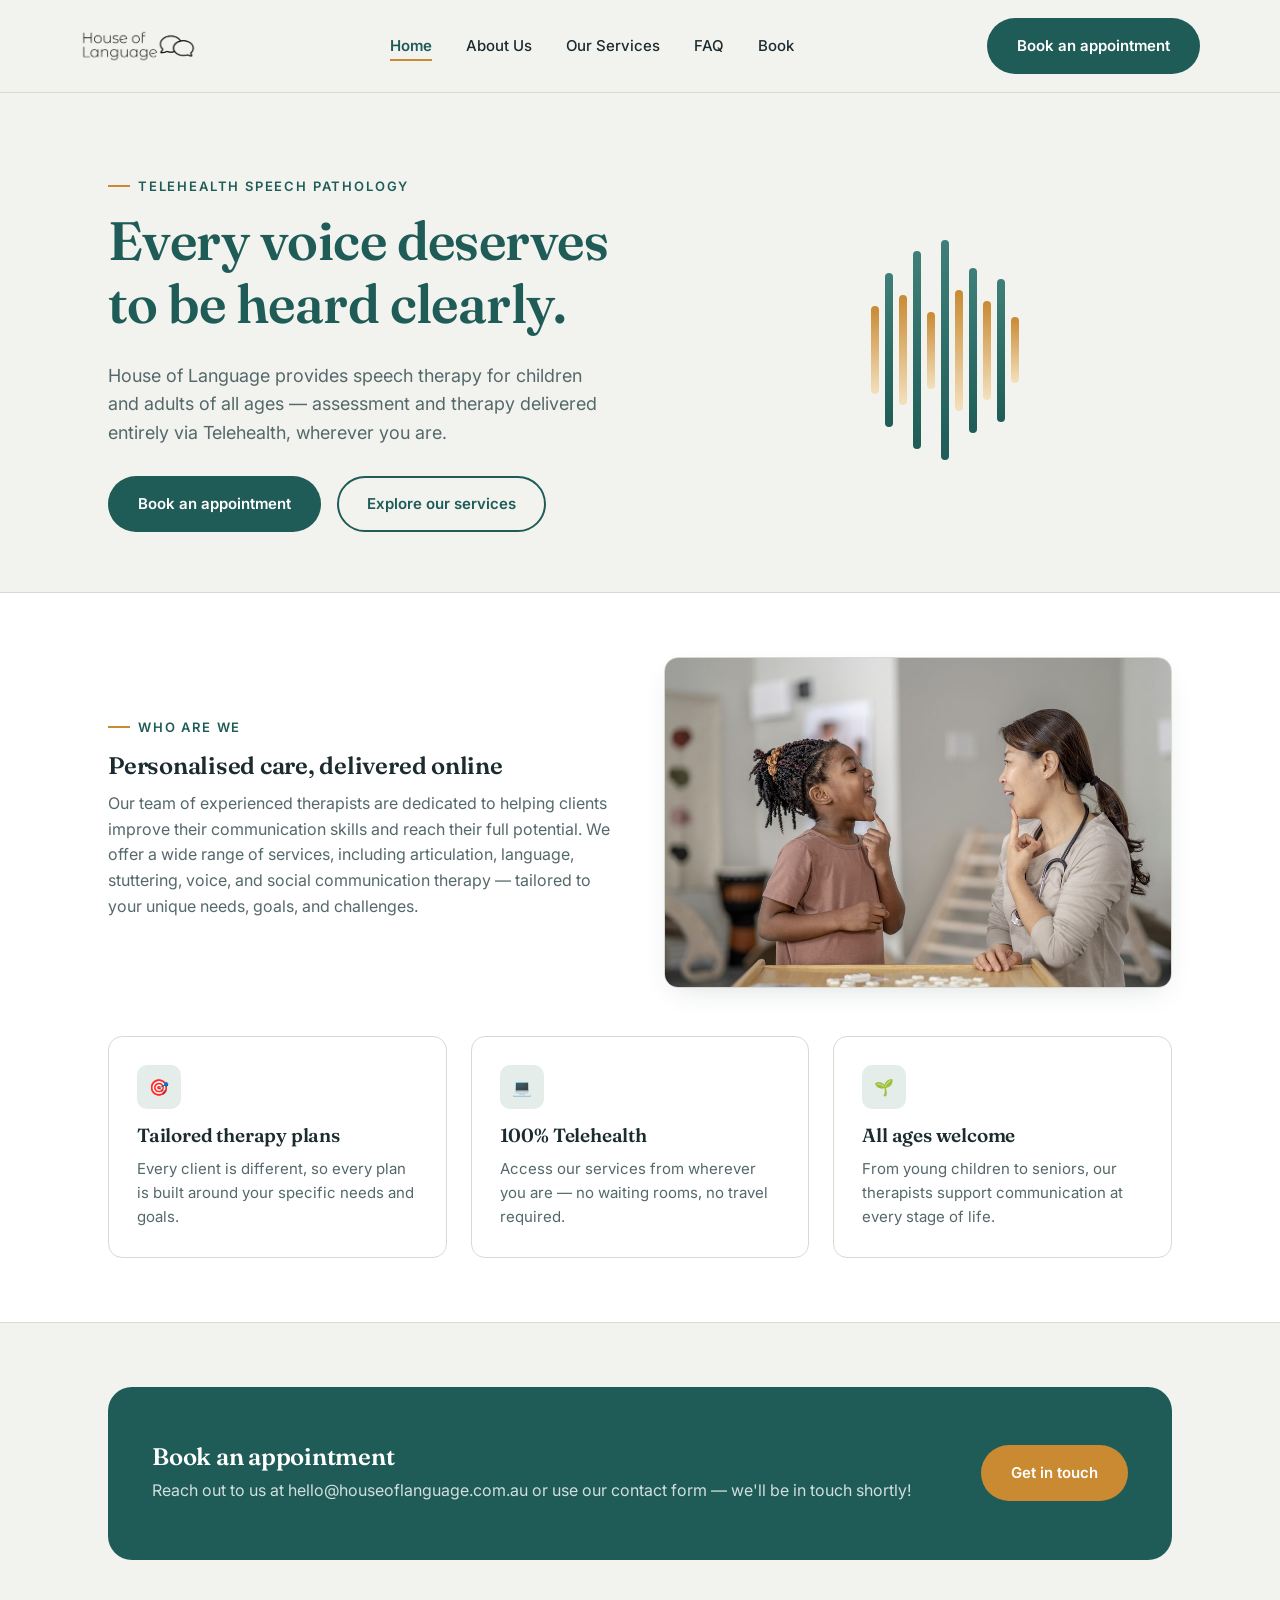
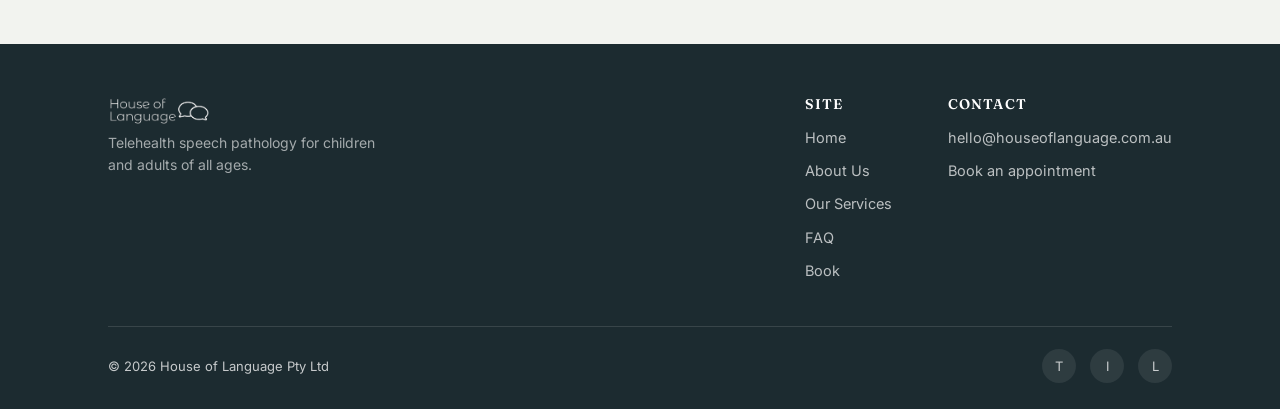
==== index.html @ f4f8b5aa "Add files via upload" ====
<!DOCTYPE html>
<html lang="en">
<head>
<meta charset="UTF-8">
<meta name="viewport" content="width=device-width, initial-scale=1">
<title>House Of Language | Telehealth Speech Pathology Clinic | Belfield, NSW</title>
<meta name="description" content="House of Language is a speech pathology clinic for children and adults of all ages. We provide assessment and therapy exclusively via Telehealth.">
<link rel="preconnect" href="https://fonts.googleapis.com">
<link href="https://fonts.googleapis.com/css2?family=Fraunces:opsz,wght@9..144,500;9..144,600;9..144,700&family=Inter:wght@400;500;600;700&display=swap" rel="stylesheet">
<link rel="stylesheet" href="styles.css">
</head>
<body>

<header class="site-header">
  <div class="wrap nav">
    <a href="index.html" class="brand"><img src="logo-header.png" alt="House of Language" style="height:34px;width:auto;"></a>
    <nav>
      <ul class="nav-links">
        <li><a href="index.html" class="active">Home</a></li>
        <li><a href="about.html">About Us</a></li>
        <li><a href="services.html">Our Services</a></li>
        <li><a href="faq.html">FAQ</a></li>
        <li><a href="contact.html">Book</a></li>
      </ul>
    </nav>
    <div class="nav-cta">
      <a href="contact.html" class="btn btn-primary">Book an appointment</a>
      <button class="nav-toggle" aria-label="Toggle menu" aria-expanded="false"><span></span><span></span><span></span></button>
    </div>
  </div>
</header>

<section class="hero">
  <div class="wrap">
    <div>
      <div class="eyebrow">Telehealth speech pathology</div>
      <h1>Every voice deserves to be heard clearly.</h1>
      <p class="lede">House of Language provides speech therapy for children and adults of all ages — assessment and therapy delivered entirely via Telehealth, wherever you are.</p>
      <div class="hero-actions">
        <a href="contact.html" class="btn btn-primary">Book an appointment</a>
        <a href="services.html" class="btn btn-ghost">Explore our services</a>
      </div>
    </div>
    <div class="wave-art" aria-hidden="true">
      <div class="wave-bars">
        <span></span><span></span><span></span><span></span><span></span><span></span><span></span><span></span><span></span><span></span><span></span>
      </div>
    </div>
  </div>
</section>

<section class="section-alt">
  <div class="wrap">
    <div class="grid grid-2" style="align-items:center;gap:48px;margin-bottom:48px;">
      <div>
        <div class="eyebrow">Who are we</div>
        <h2>Personalised care, delivered online</h2>
        <p>Our team of experienced therapists are dedicated to helping clients improve their communication skills and reach their full potential. We offer a wide range of services, including articulation, language, stuttering, voice, and social communication therapy — tailored to your unique needs, goals, and challenges.</p>
      </div>
      <div class="photo-frame">
        <img src="mouth-exercise.jpg" alt="Speech therapist working with a young client on articulation exercises">
      </div>
    </div>
    <div class="grid grid-3">
      <div class="card">
        <div class="icon">🎯</div>
        <h3>Tailored therapy plans</h3>
        <p>Every client is different, so every plan is built around your specific needs and goals.</p>
      </div>
      <div class="card">
        <div class="icon">💻</div>
        <h3>100% Telehealth</h3>
        <p>Access our services from wherever you are — no waiting rooms, no travel required.</p>
      </div>
      <div class="card">
        <div class="icon">🌱</div>
        <h3>All ages welcome</h3>
        <p>From young children to seniors, our therapists support communication at every stage of life.</p>
      </div>
    </div>
  </div>
</section>

<section>
  <div class="wrap">
    <div class="cta-band">
      <div>
        <h2>Book an appointment</h2>
        <p>Reach out to us at hello@houseoflanguage.com.au or use our contact form — we'll be in touch shortly!</p>
      </div>
      <a href="contact.html" class="btn btn-primary">Get in touch</a>
    </div>
  </div>
</section>

<footer>
  <div class="wrap">
    <div class="footer-top">
      <div>
        <img src="logo-footer.png" alt="House of Language" style="height:30px;width:auto;margin-bottom:6px;">
        <p style="max-width:32ch;color:rgba(255,255,255,.6);font-size:14px;">Telehealth speech pathology for children and adults of all ages.</p>
      </div>
      <div class="footer-cols">
        <div class="footer-col">
          <h4>Site</h4>
          <a href="index.html">Home</a>
          <a href="about.html">About Us</a>
          <a href="services.html">Our Services</a>
          <a href="faq.html">FAQ</a>
          <a href="contact.html">Book</a>
        </div>
        <div class="footer-col">
          <h4>Contact</h4>
          <a href="mailto:hello@houseoflanguage.com.au">hello@houseoflanguage.com.au</a>
          <a href="contact.html">Book an appointment</a>
        </div>
      </div>
    </div>
    <div class="footer-bottom">
      <span>&copy; 2026 House of Language Pty Ltd</span>
      <div class="social-row">
        <a href="https://www.tiktok.com/@houseoflanguage_sp" aria-label="TikTok">T</a>
        <a href="https://instagram.com/houseoflanguage_sp" aria-label="Instagram">I</a>
        <a href="https://www.linkedin.com/company/house-of-language/" aria-label="LinkedIn">L</a>
      </div>
    </div>
  </div>
</footer>

<script src="script.js"></script>
</body>
</html>
---- styles.css ----
/* ============================================================
   House of Language — design tokens
   ============================================================ */
:root{
  --ink:        #1C2B30;
  --ink-soft:   #55686A;
  --bg:         #F2F3EF;
  --card:       #FFFFFF;
  --teal-deep:  #1F5C57;
  --teal-mid:   #3E8079;
  --teal-pale:  #E4EDEA;
  --gold:       #C98A32;
  --gold-soft:  #F3E1BE;
  --sage:       #A9BFAE;
  --line:       #DAD9D0;

  --font-display: "Fraunces", Georgia, serif;
  --font-body: "Inter", -apple-system, BlinkMacSystemFont, "Segoe UI", sans-serif;

  --radius: 14px;
  --shadow: 0 10px 30px -12px rgba(28,43,48,0.18);
  --container: 1120px;
}

*,*::before,*::after{ box-sizing:border-box; }
html{ scroll-behavior:smooth; }
body{
  margin:0;
  font-family:var(--font-body);
  color:var(--ink);
  background:var(--bg);
  line-height:1.6;
  -webkit-font-smoothing:antialiased;
}
img{ max-width:100%; display:block; }
a{ color:inherit; text-decoration:none; }
h1,h2,h3,h4{ font-family:var(--font-display); font-weight:600; margin:0 0 .5em; line-height:1.15; letter-spacing:-0.01em; }
p{ margin:0 0 1em; color:var(--ink-soft); }
ul{ margin:0; padding:0; }
button{ font-family:inherit; }

.wrap{ max-width:var(--container); margin:0 auto; padding:0 28px; }
.eyebrow{
  display:inline-flex; align-items:center; gap:8px;
  font-size:13px; letter-spacing:.14em; text-transform:uppercase;
  color:var(--teal-deep); font-weight:600; margin-bottom:14px;
}
.eyebrow::before{
  content:""; width:22px; height:2px; background:var(--gold); display:inline-block;
}

:focus-visible{ outline:3px solid var(--gold); outline-offset:3px; border-radius:4px; }

/* ---------- Buttons ---------- */
.btn{
  display:inline-flex; align-items:center; justify-content:center; gap:8px;
  padding:14px 28px; border-radius:999px; font-weight:600; font-size:15px;
  border:2px solid transparent; cursor:pointer; transition:transform .15s ease, box-shadow .15s ease, background .15s ease;
}
.btn-primary{ background:var(--teal-deep); color:#fff; }
.btn-primary:hover{ background:var(--teal-mid); transform:translateY(-1px); box-shadow:0 8px 20px -8px rgba(31,92,87,.5); }
.btn-ghost{ background:transparent; color:var(--teal-deep); border-color:var(--teal-deep); }
.btn-ghost:hover{ background:var(--teal-pale); }

/* ---------- Header ---------- */
.site-header{
  position:sticky; top:0; z-index:50;
  background:rgba(242,243,239,0.9); backdrop-filter:blur(10px);
  border-bottom:1px solid var(--line);
}
.nav{
  display:flex; align-items:center; justify-content:space-between;
  padding:18px 0;
}
.brand{
  display:flex; align-items:center; gap:10px;
  font-family:var(--font-display); font-size:21px; font-weight:600; color:var(--teal-deep);
}
.brand .mark{ color:var(--gold); }
.nav-links{ display:flex; align-items:center; gap:34px; list-style:none; }
.nav-links a{
  font-size:15px; font-weight:500; color:var(--ink); position:relative; padding:4px 0;
}
.nav-links a::after{
  content:""; position:absolute; left:0; right:0; bottom:-2px; height:2px; background:var(--gold);
  transform:scaleX(0); transform-origin:left; transition:transform .2s ease;
}
.nav-links a:hover::after, .nav-links a.active::after{ transform:scaleX(1); }
.nav-links a.active{ color:var(--teal-deep); font-weight:600; }
.nav-cta{ display:flex; align-items:center; gap:22px; }
.nav-toggle{ display:none; background:none; border:none; cursor:pointer; padding:6px; }
.nav-toggle span{ display:block; width:24px; height:2px; background:var(--ink); margin:5px 0; transition:.2s; }

@media (max-width:860px){
  .nav-links{
    position:fixed; inset:66px 0 0 0; background:var(--bg); flex-direction:column;
    justify-content:flex-start; padding:30px 28px; gap:22px; transform:translateX(100%);
    transition:transform .25s ease; overflow-y:auto;
  }
  .nav-links.open{ transform:translateX(0); }
  .nav-links a{ font-size:19px; }
  .nav-toggle{ display:block; }
  .nav-cta .btn-primary{ display:none; }
}

/* ---------- Hero ---------- */
.hero{ padding:76px 0 60px; }
.hero .wrap{ display:grid; grid-template-columns:1.1fr .9fr; gap:56px; align-items:center; }
.hero h1{ font-size:clamp(34px,4.6vw,54px); color:var(--teal-deep); }
.hero .lede{ font-size:18px; max-width:46ch; }
.hero-actions{ display:flex; gap:16px; margin-top:28px; flex-wrap:wrap; }

.wave-art{ position:relative; }
.wave-bars{ display:flex; align-items:center; justify-content:center; gap:6px; height:220px; }
.wave-bars span{
  width:8px; border-radius:6px; background:linear-gradient(180deg,var(--teal-mid),var(--teal-deep));
  animation:sway 2.6s ease-in-out infinite;
}
.wave-bars span:nth-child(odd){ background:linear-gradient(180deg,var(--gold),var(--gold-soft)); }
.wave-bars span:nth-child(1){ height:40%; animation-delay:.1s; }
.wave-bars span:nth-child(2){ height:70%; animation-delay:.3s; }
.wave-bars span:nth-child(3){ height:50%; animation-delay:.5s; }
.wave-bars span:nth-child(4){ height:90%; animation-delay:.2s; }
.wave-bars span:nth-child(5){ height:35%; animation-delay:.6s; }
.wave-bars span:nth-child(6){ height:100%; animation-delay:.15s; }
.wave-bars span:nth-child(7){ height:55%; animation-delay:.45s; }
.wave-bars span:nth-child(8){ height:75%; animation-delay:.25s; }
.wave-bars span:nth-child(9){ height:45%; animation-delay:.55s; }
.wave-bars span:nth-child(10){ height:65%; animation-delay:.35s; }
.wave-bars span:nth-child(11){ height:30%; animation-delay:.5s; }
@keyframes sway{ 0%,100%{ transform:scaleY(1); } 50%{ transform:scaleY(.55); } }
@media (prefers-reduced-motion:reduce){ .wave-bars span{ animation:none; } }

/* ---------- Section divider (waveform rule) ---------- */
.divider{ width:100%; height:26px; margin:0 auto; opacity:.55; }

/* ---------- Sections ---------- */
section{ padding:64px 0; }
.section-alt{ background:var(--card); border-top:1px solid var(--line); border-bottom:1px solid var(--line); }
.section-head{ max-width:640px; margin-bottom:40px; }
.section-head h2{ font-size:clamp(26px,3.2vw,36px); color:var(--teal-deep); }

/* ---------- Cards / grids ---------- */
.grid{ display:grid; gap:24px; }
.grid-3{ grid-template-columns:repeat(3,1fr); }
.grid-2{ grid-template-columns:repeat(2,1fr); }
@media (max-width:860px){ .grid-3, .grid-2{ grid-template-columns:1fr; } }

.card{
  background:var(--card); border:1px solid var(--line); border-radius:var(--radius);
  padding:28px; transition:transform .18s ease, box-shadow .18s ease;
}
.card:hover{ transform:translateY(-4px); box-shadow:var(--shadow); }
.card .icon{
  width:44px; height:44px; border-radius:10px; background:var(--teal-pale);
  display:flex; align-items:center; justify-content:center; margin-bottom:16px; color:var(--teal-deep);
}
.card h3{ font-size:19px; color:var(--ink); }
.card p{ font-size:15px; margin-bottom:0; }

/* ---------- Photo frame ---------- */
.photo-frame{
  border-radius: var(--radius);
  overflow:hidden;
  box-shadow: var(--shadow);
  border:1px solid var(--line);
}
.photo-frame img{ width:100%; height:100%; object-fit:cover; display:block; }
.photo-banner{ border-radius: var(--radius); overflow:hidden; margin:40px 0; }
.photo-banner img{ width:100%; display:block; max-height:340px; object-fit:cover; }

/* ---------- Team ---------- */
.team-card{ display:flex; gap:22px; align-items:flex-start; background:var(--card); border:1px solid var(--line); border-radius:var(--radius); padding:28px; }
.team-card img{ width:110px; height:110px; border-radius:50%; object-fit:cover; flex-shrink:0; border:3px solid var(--teal-pale); }
.team-card h3{ margin-bottom:2px; color:var(--teal-deep); }
.team-role{ color:var(--gold); font-weight:600; font-size:14px; margin-bottom:10px; display:block; }

/* ---------- FAQ accordion ---------- */
.faq-list{ max-width:820px; }
.faq-item{ border-bottom:1px solid var(--line); }
.faq-q{
  width:100%; text-align:left; background:none; border:none; cursor:pointer;
  padding:22px 0; display:flex; justify-content:space-between; align-items:center;
  font-family:var(--font-display); font-size:18px; color:var(--ink); gap:20px;
}
.faq-q .plus{
  flex-shrink:0; width:26px; height:26px; border-radius:50%; border:2px solid var(--teal-deep);
  color:var(--teal-deep); display:flex; align-items:center; justify-content:center; font-size:16px;
  transition:transform .2s ease, background .2s ease, color .2s ease;
}
.faq-item.open .faq-q .plus{ background:var(--teal-deep); color:#fff; transform:rotate(45deg); }
.faq-a{ max-height:0; overflow:hidden; transition:max-height .3s ease; }
.faq-a-inner{ padding-bottom:22px; font-size:15.5px; max-width:70ch; }
.faq-a p{ margin-bottom:12px; }

/* ---------- CTA band ---------- */
.cta-band{
  background:var(--teal-deep); color:#fff; border-radius:24px; padding:56px 44px;
  display:flex; align-items:center; justify-content:space-between; gap:30px; flex-wrap:wrap;
}
.cta-band h2{ color:#fff; margin-bottom:8px; }
.cta-band p{ color:rgba(255,255,255,.8); margin-bottom:0; }
.cta-band .btn-primary{ background:var(--gold); }
.cta-band .btn-primary:hover{ background:#b87c29; }

/* ---------- Contact / form ---------- */
.contact-grid{ display:grid; grid-template-columns:1fr 1fr; gap:48px; align-items:start; }
@media (max-width:860px){ .contact-grid{ grid-template-columns:1fr; } }
.field{ margin-bottom:18px; }
.field label{ display:block; font-size:13px; font-weight:600; color:var(--ink); margin-bottom:6px; }
.field input, .field textarea, .field select{
  width:100%; padding:13px 14px; border:1.5px solid var(--line); border-radius:10px;
  font-family:inherit; font-size:15px; background:#fff; color:var(--ink);
}
.field input:focus, .field textarea:focus, .field select:focus{ border-color:var(--teal-mid); outline:none; }
.form-note{ font-size:13px; color:var(--ink-soft); margin-top:10px; }
.contact-info-card{ background:var(--teal-pale); border-radius:var(--radius); padding:32px; }
.contact-info-card h3{ color:var(--teal-deep); }
.contact-info-row{ display:flex; gap:12px; align-items:flex-start; margin-bottom:18px; }
.contact-info-row .icon{ width:36px; height:36px; border-radius:8px; background:#fff; display:flex; align-items:center; justify-content:center; color:var(--teal-deep); flex-shrink:0; }

/* ---------- Footer ---------- */
footer{ background:var(--ink); color:rgba(255,255,255,.75); padding:52px 0 26px; margin-top:20px; }
.footer-top{ display:flex; justify-content:space-between; gap:40px; flex-wrap:wrap; padding-bottom:34px; border-bottom:1px solid rgba(255,255,255,.12); }
.footer-brand{ font-family:var(--font-display); font-size:20px; color:#fff; margin-bottom:10px; }
.footer-cols{ display:flex; gap:56px; flex-wrap:wrap; }
.footer-col h4{ color:#fff; font-size:14px; text-transform:uppercase; letter-spacing:.08em; margin-bottom:14px; }
.footer-col a{ display:block; font-size:14.5px; color:rgba(255,255,255,.7); margin-bottom:10px; }
.footer-col a:hover{ color:var(--gold-soft); }
.footer-bottom{ display:flex; justify-content:space-between; align-items:center; padding-top:22px; flex-wrap:wrap; gap:14px; font-size:13px; }
.social-row{ display:flex; gap:14px; }
.social-row a{ width:34px; height:34px; border-radius:50%; background:rgba(255,255,255,.08); display:flex; align-items:center; justify-content:center; }
.social-row a:hover{ background:var(--teal-mid); }

/* ---------- Page hero (inner pages) ---------- */
.page-hero{ padding:56px 0 24px; }
.page-hero h1{ color:var(--teal-deep); font-size:clamp(30px,4vw,44px); }
.page-hero p{ max-width:60ch; font-size:17px; }

/* ---------- Utility ---------- */
.mt-0{ margin-top:0; }
.center{ text-align:center; }
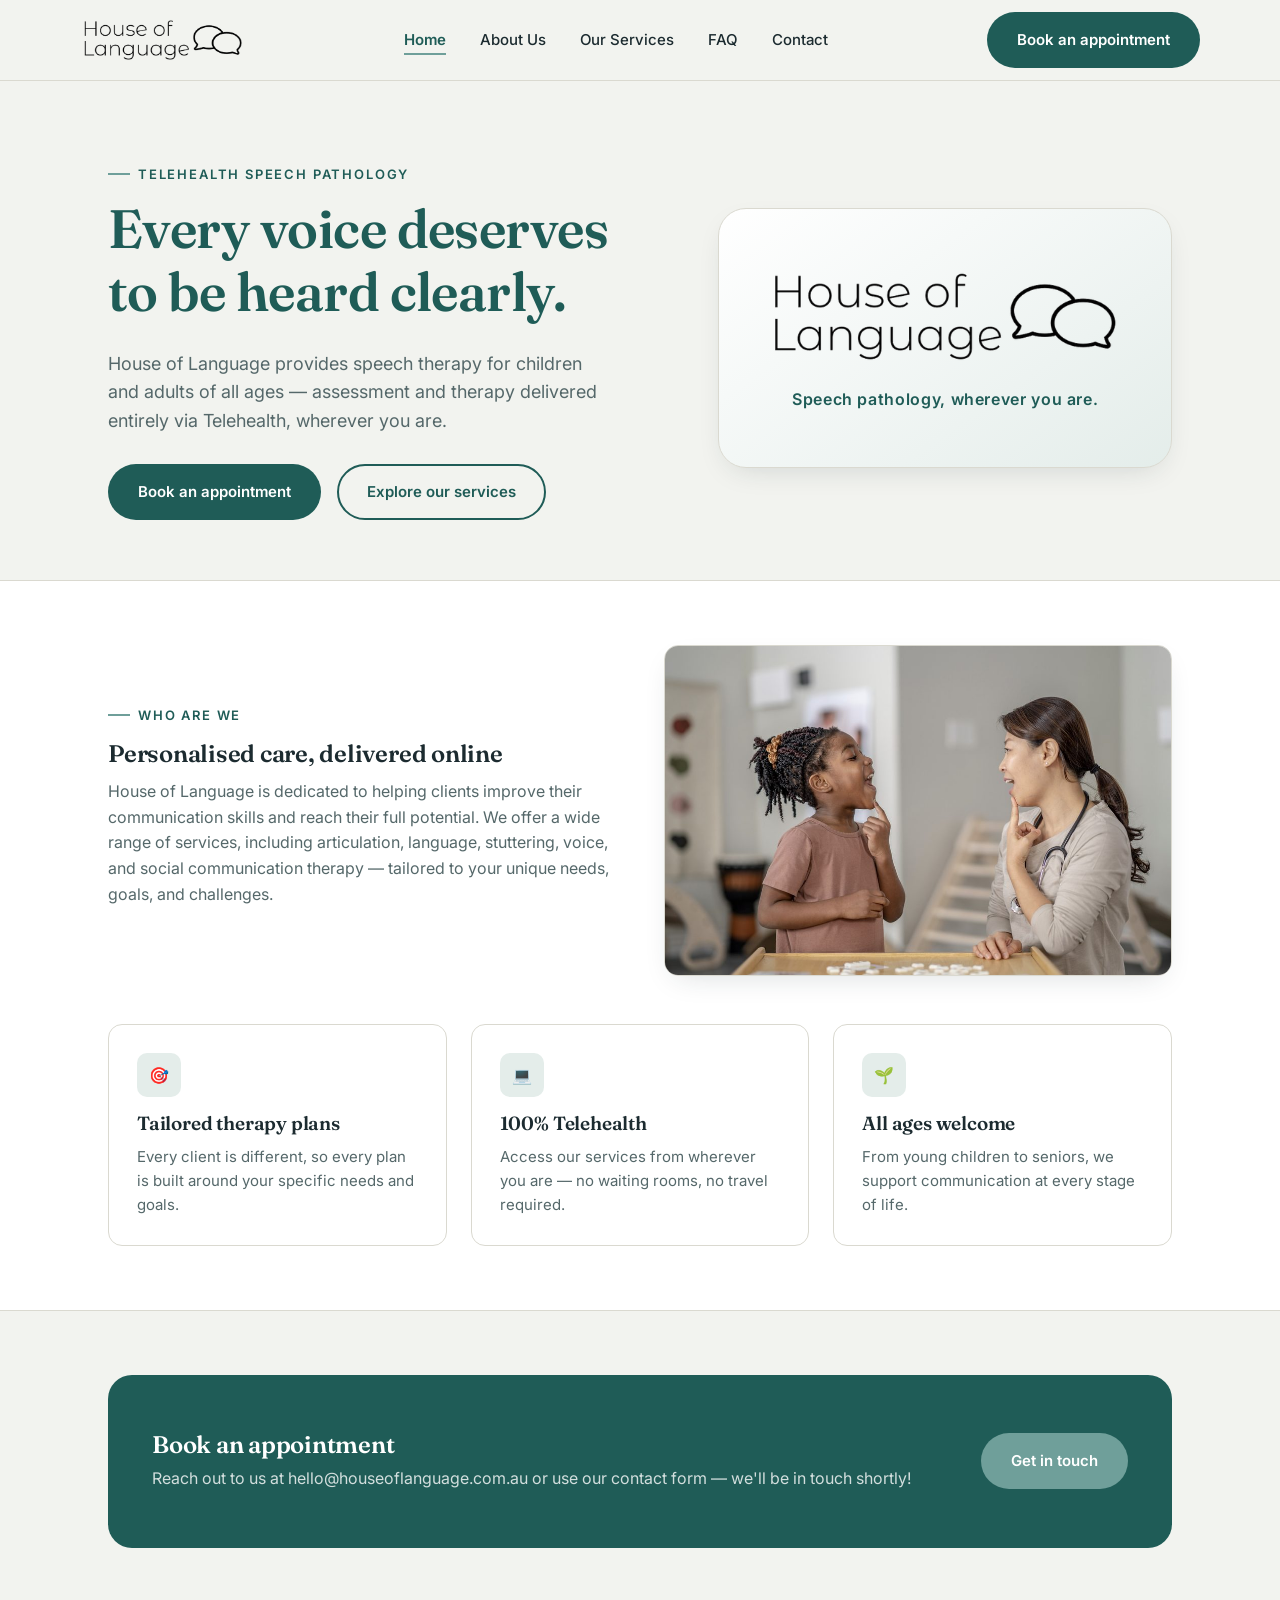
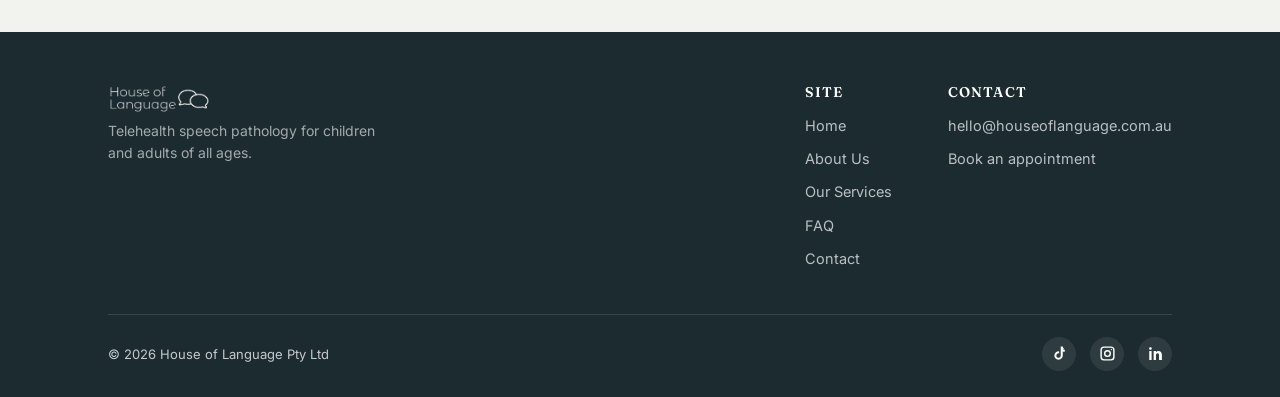
==== commit e62de9d5: "Add files via upload" ====
--- a/index.html
+++ b/index.html
@@ -3,24 +3,37 @@
 <head>
 <meta charset="UTF-8">
 <meta name="viewport" content="width=device-width, initial-scale=1">
-<title>House Of Language | Telehealth Speech Pathology Clinic | Belfield, NSW</title>
-<meta name="description" content="House of Language is a speech pathology clinic for children and adults of all ages. We provide assessment and therapy exclusively via Telehealth.">
+<title>Telehealth Speech Pathologist Sydney | House of Language</title>
+<meta name="description" content="Online speech pathology and speech therapy for children, adolescents and adults across Sydney and Australia. Support for speech sounds, language, literacy, stuttering and voice.">
+
+<link rel="canonical" href="https://houseoflanguage.com.au/">
+<meta name="robots" content="index, follow">
+<meta property="og:type" content="website">
+<meta property="og:site_name" content="House of Language">
+<meta property="og:title" content="Telehealth Speech Pathologist Sydney | House of Language">
+<meta property="og:description" content="Online speech pathology and speech therapy for children, adolescents and adults across Sydney and Australia. Support for speech sounds, language, literacy, stuttering and voice.">
+<meta property="og:url" content="https://houseoflanguage.com.au/">
+<meta property="og:image" content="https://houseoflanguage.com.au/logo-header.png">
+<meta name="twitter:card" content="summary_large_image">
+<meta name="twitter:title" content="Telehealth Speech Pathologist Sydney | House of Language">
+<meta name="twitter:description" content="Online speech pathology and speech therapy for children, adolescents and adults across Sydney and Australia. Support for speech sounds, language, literacy, stuttering and voice.">
 <link rel="preconnect" href="https://fonts.googleapis.com">
 <link href="https://fonts.googleapis.com/css2?family=Fraunces:opsz,wght@9..144,500;9..144,600;9..144,700&family=Inter:wght@400;500;600;700&display=swap" rel="stylesheet">
 <link rel="stylesheet" href="styles.css">
+<script type="application/ld+json">{"@context": "https://schema.org", "@type": ["MedicalBusiness", "LocalBusiness"], "name": "House of Language", "url": "https://houseoflanguage.com.au/", "logo": "https://houseoflanguage.com.au/logo-header.png", "image": "https://houseoflanguage.com.au/logo-header.png", "email": "hello@houseoflanguage.com.au", "areaServed": ["Sydney", "New South Wales", "Australia"], "medicalSpecialty": "Speech-language pathology", "description": "Telehealth speech pathology assessment and therapy for children, adolescents and adults.", "sameAs": ["https://www.tiktok.com/@houseoflanguage_sp", "https://instagram.com/houseoflanguage_sp", "https://www.linkedin.com/company/house-of-language/"]}</script>
 </head>
 <body>
 
 <header class="site-header">
   <div class="wrap nav">
-    <a href="index.html" class="brand"><img src="logo-header.png" alt="House of Language" style="height:34px;width:auto;"></a>
+    <a href="index.html" class="brand"><img src="logo-header.png" alt="House of Language" class="header-logo"></a>
     <nav>
       <ul class="nav-links">
         <li><a href="index.html" class="active">Home</a></li>
         <li><a href="about.html">About Us</a></li>
         <li><a href="services.html">Our Services</a></li>
         <li><a href="faq.html">FAQ</a></li>
-        <li><a href="contact.html">Book</a></li>
+        <li><a href="contact.html">Contact</a></li>
       </ul>
     </nav>
     <div class="nav-cta">
@@ -41,10 +54,9 @@
         <a href="services.html" class="btn btn-ghost">Explore our services</a>
       </div>
     </div>
-    <div class="wave-art" aria-hidden="true">
-      <div class="wave-bars">
-        <span></span><span></span><span></span><span></span><span></span><span></span><span></span><span></span><span></span><span></span><span></span>
-      </div>
+    <div class="hero-brand" aria-label="House of Language">
+      <img src="logo-header.png" alt="House of Language speech pathology">
+      <span>Speech pathology, wherever you are.</span>
     </div>
   </div>
 </section>
@@ -55,7 +67,7 @@
       <div>
         <div class="eyebrow">Who are we</div>
         <h2>Personalised care, delivered online</h2>
-        <p>Our team of experienced therapists are dedicated to helping clients improve their communication skills and reach their full potential. We offer a wide range of services, including articulation, language, stuttering, voice, and social communication therapy — tailored to your unique needs, goals, and challenges.</p>
+        <p>House of Language is dedicated to helping clients improve their communication skills and reach their full potential. We offer a wide range of services, including articulation, language, stuttering, voice, and social communication therapy — tailored to your unique needs, goals, and challenges.</p>
       </div>
       <div class="photo-frame">
         <img src="mouth-exercise.jpg" alt="Speech therapist working with a young client on articulation exercises">
@@ -75,7 +87,7 @@
       <div class="card">
         <div class="icon">🌱</div>
         <h3>All ages welcome</h3>
-        <p>From young children to seniors, our therapists support communication at every stage of life.</p>
+        <p>From young children to seniors, we support communication at every stage of life.</p>
       </div>
     </div>
   </div>
@@ -107,7 +119,7 @@
           <a href="about.html">About Us</a>
           <a href="services.html">Our Services</a>
           <a href="faq.html">FAQ</a>
-          <a href="contact.html">Book</a>
+          <a href="contact.html">Contact</a>
         </div>
         <div class="footer-col">
           <h4>Contact</h4>
@@ -119,9 +131,9 @@
     <div class="footer-bottom">
       <span>&copy; 2026 House of Language Pty Ltd</span>
       <div class="social-row">
-        <a href="https://www.tiktok.com/@houseoflanguage_sp" aria-label="TikTok">T</a>
-        <a href="https://instagram.com/houseoflanguage_sp" aria-label="Instagram">I</a>
-        <a href="https://www.linkedin.com/company/house-of-language/" aria-label="LinkedIn">L</a>
+        <a href="https://www.tiktok.com/@houseoflanguage_sp" aria-label="Follow House of Language on TikTok" target="_blank" rel="noopener noreferrer"><svg viewBox="0 0 24 24" aria-hidden="true"><path d="M16.6 5.82a4.86 4.86 0 0 0 2.83 1.03V9.7a7.7 7.7 0 0 1-2.83-.56v5.78a5.92 5.92 0 1 1-5.1-5.86v2.9a3.08 3.08 0 1 0 2.24 2.96V2h2.86c.04 1.4.76 2.73 2 3.82Z"/></svg></a>
+        <a href="https://instagram.com/houseoflanguage_sp" aria-label="Follow House of Language on Instagram" target="_blank" rel="noopener noreferrer"><svg viewBox="0 0 24 24" aria-hidden="true"><path d="M7 2h10a5 5 0 0 1 5 5v10a5 5 0 0 1-5 5H7a5 5 0 0 1-5-5V7a5 5 0 0 1 5-5Zm0 2a3 3 0 0 0-3 3v10a3 3 0 0 0 3 3h10a3 3 0 0 0 3-3V7a3 3 0 0 0-3-3H7Zm10.5 1.5a1 1 0 1 1 0 2 1 1 0 0 1 0-2ZM12 7a5 5 0 1 1 0 10 5 5 0 0 1 0-10Zm0 2a3 3 0 1 0 0 6 3 3 0 0 0 0-6Z"/></svg></a>
+        <a href="https://www.linkedin.com/company/house-of-language/" aria-label="Follow House of Language on LinkedIn" target="_blank" rel="noopener noreferrer"><svg viewBox="0 0 24 24" aria-hidden="true"><path d="M6.5 8.5H3.2V21h3.3V8.5ZM4.85 3A1.93 1.93 0 1 0 4.85 6.86 1.93 1.93 0 0 0 4.85 3ZM21 13.83c0-3.76-2-5.5-4.68-5.5a4.05 4.05 0 0 0-3.67 2.02V8.5H9.35V21h3.3v-6.2c0-1.63.3-3.21 2.33-3.21 2 0 2.03 1.87 2.03 3.32V21H21v-7.17Z"/></svg></a>
       </div>
     </div>
   </div>
--- a/styles.css
+++ b/styles.css
@@ -9,8 +9,8 @@
   --teal-deep:  #1F5C57;
   --teal-mid:   #3E8079;
   --teal-pale:  #E4EDEA;
-  --gold:       #C98A32;
-  --gold-soft:  #F3E1BE;
+  --gold:       #6F9F9A;
+  --gold-soft:  #DCEBE8;
   --sage:       #A9BFAE;
   --line:       #DAD9D0;
 
@@ -70,7 +70,7 @@
 }
 .nav{
   display:flex; align-items:center; justify-content:space-between;
-  padding:18px 0;
+  padding:12px 0;
 }
 .brand{
   display:flex; align-items:center; gap:10px;
@@ -201,7 +201,7 @@
 .cta-band h2{ color:#fff; margin-bottom:8px; }
 .cta-band p{ color:rgba(255,255,255,.8); margin-bottom:0; }
 .cta-band .btn-primary{ background:var(--gold); }
-.cta-band .btn-primary:hover{ background:#b87c29; }
+.cta-band .btn-primary:hover{ background:#5E8D88; }
 
 /* ---------- Contact / form ---------- */
 .contact-grid{ display:grid; grid-template-columns:1fr 1fr; gap:48px; align-items:start; }
@@ -240,3 +240,27 @@
 /* ---------- Utility ---------- */
 .mt-0{ margin-top:0; }
 .center{ text-align:center; }
+
+
+/* ---------- Brand refinements ---------- */
+.header-logo{ height:48px; width:auto; display:block; }
+.hero-brand{
+  min-height:260px; padding:38px; border-radius:28px;
+  background:linear-gradient(145deg,var(--card),var(--teal-pale));
+  border:1px solid var(--line); box-shadow:var(--shadow);
+  display:flex; flex-direction:column; align-items:center; justify-content:center; text-align:center;
+}
+.hero-brand img{ width:min(100%,360px); height:auto; }
+.hero-brand span{ margin-top:18px; color:var(--teal-deep); font-weight:600; letter-spacing:.04em; }
+.service-icon{
+  width:64px; height:64px; border-radius:16px; background:var(--teal-pale);
+  display:flex; align-items:center; justify-content:center; margin-bottom:18px;
+}
+.service-icon svg{ width:36px; height:36px; fill:none; stroke:var(--teal-deep); stroke-width:2.4; stroke-linecap:round; stroke-linejoin:round; }
+.social-row svg{ width:17px; height:17px; fill:currentColor; }
+.social-row a{ color:#fff; }
+@media (max-width:860px){
+  .header-logo{ height:42px; }
+  .hero .wrap{ grid-template-columns:1fr; }
+  .hero-brand{ min-height:210px; padding:28px; }
+}
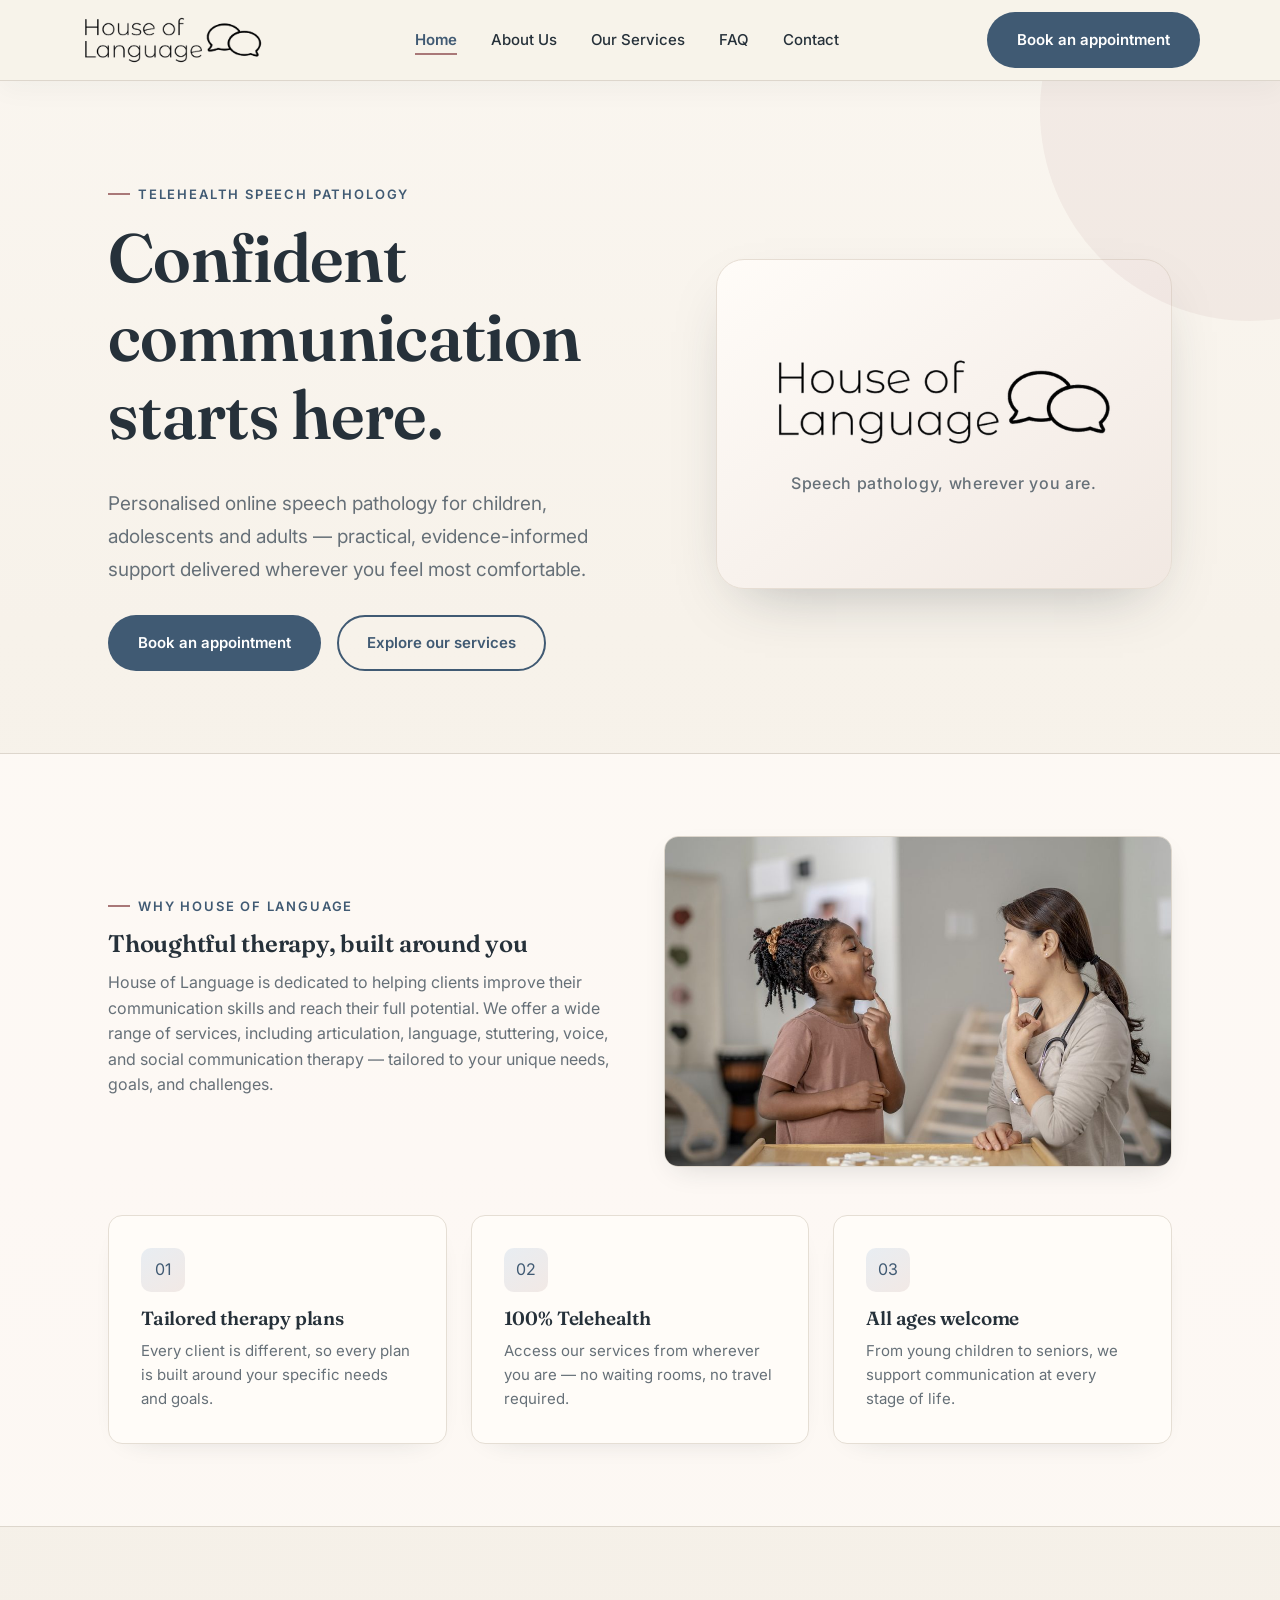
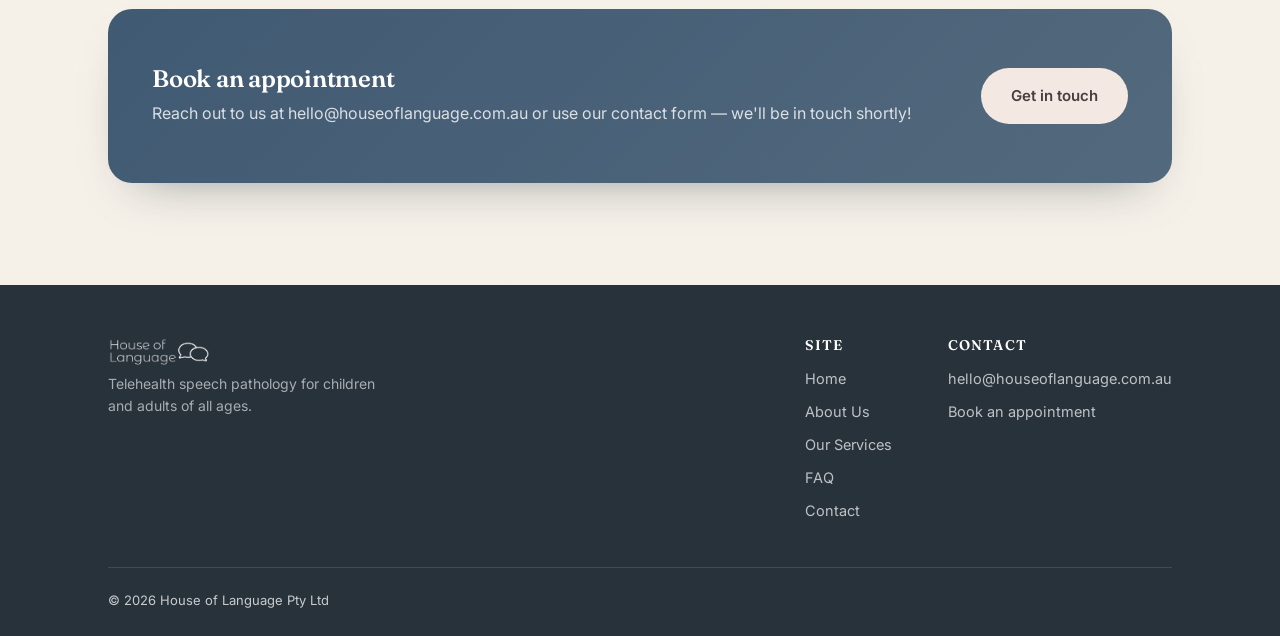
==== commit f96c4aef: "Add files via upload" ====
--- a/index.html
+++ b/index.html
@@ -20,7 +20,7 @@
 <link rel="preconnect" href="https://fonts.googleapis.com">
 <link href="https://fonts.googleapis.com/css2?family=Fraunces:opsz,wght@9..144,500;9..144,600;9..144,700&family=Inter:wght@400;500;600;700&display=swap" rel="stylesheet">
 <link rel="stylesheet" href="styles.css">
-<script type="application/ld+json">{"@context": "https://schema.org", "@type": ["MedicalBusiness", "LocalBusiness"], "name": "House of Language", "url": "https://houseoflanguage.com.au/", "logo": "https://houseoflanguage.com.au/logo-header.png", "image": "https://houseoflanguage.com.au/logo-header.png", "email": "hello@houseoflanguage.com.au", "areaServed": ["Sydney", "New South Wales", "Australia"], "medicalSpecialty": "Speech-language pathology", "description": "Telehealth speech pathology assessment and therapy for children, adolescents and adults.", "sameAs": ["https://www.tiktok.com/@houseoflanguage_sp", "https://instagram.com/houseoflanguage_sp", "https://www.linkedin.com/company/house-of-language/"]}</script>
+<script type="application/ld+json">{"@context": "https://schema.org", "@type": ["MedicalBusiness", "LocalBusiness"], "name": "House of Language", "url": "https://houseoflanguage.com.au/", "logo": "https://houseoflanguage.com.au/logo-header.png", "image": "https://houseoflanguage.com.au/logo-header.png", "email": "hello@houseoflanguage.com.au", "areaServed": ["Sydney", "New South Wales", "Australia"], "medicalSpecialty": "Speech-language pathology", "description": "Telehealth speech pathology assessment and therapy for children, adolescents and adults."}</script>
 </head>
 <body>
 
@@ -47,8 +47,8 @@
   <div class="wrap">
     <div>
       <div class="eyebrow">Telehealth speech pathology</div>
-      <h1>Every voice deserves to be heard clearly.</h1>
-      <p class="lede">House of Language provides speech therapy for children and adults of all ages — assessment and therapy delivered entirely via Telehealth, wherever you are.</p>
+      <h1>Confident communication starts here.</h1>
+      <p class="lede">Personalised online speech pathology for children, adolescents and adults — practical, evidence-informed support delivered wherever you feel most comfortable.</p>
       <div class="hero-actions">
         <a href="contact.html" class="btn btn-primary">Book an appointment</a>
         <a href="services.html" class="btn btn-ghost">Explore our services</a>
@@ -65,8 +65,8 @@
   <div class="wrap">
     <div class="grid grid-2" style="align-items:center;gap:48px;margin-bottom:48px;">
       <div>
-        <div class="eyebrow">Who are we</div>
-        <h2>Personalised care, delivered online</h2>
+        <div class="eyebrow">Why House of Language</div>
+        <h2>Thoughtful therapy, built around you</h2>
         <p>House of Language is dedicated to helping clients improve their communication skills and reach their full potential. We offer a wide range of services, including articulation, language, stuttering, voice, and social communication therapy — tailored to your unique needs, goals, and challenges.</p>
       </div>
       <div class="photo-frame">
@@ -75,17 +75,17 @@
     </div>
     <div class="grid grid-3">
       <div class="card">
-        <div class="icon">🎯</div>
+        <div class="icon" aria-hidden="true">01</div>
         <h3>Tailored therapy plans</h3>
         <p>Every client is different, so every plan is built around your specific needs and goals.</p>
       </div>
       <div class="card">
-        <div class="icon">💻</div>
+        <div class="icon" aria-hidden="true">02</div>
         <h3>100% Telehealth</h3>
         <p>Access our services from wherever you are — no waiting rooms, no travel required.</p>
       </div>
       <div class="card">
-        <div class="icon">🌱</div>
+        <div class="icon" aria-hidden="true">03</div>
         <h3>All ages welcome</h3>
         <p>From young children to seniors, we support communication at every stage of life.</p>
       </div>
@@ -130,11 +130,6 @@
     </div>
     <div class="footer-bottom">
       <span>&copy; 2026 House of Language Pty Ltd</span>
-      <div class="social-row">
-        <a href="https://www.tiktok.com/@houseoflanguage_sp" aria-label="Follow House of Language on TikTok" target="_blank" rel="noopener noreferrer"><svg viewBox="0 0 24 24" aria-hidden="true"><path d="M16.6 5.82a4.86 4.86 0 0 0 2.83 1.03V9.7a7.7 7.7 0 0 1-2.83-.56v5.78a5.92 5.92 0 1 1-5.1-5.86v2.9a3.08 3.08 0 1 0 2.24 2.96V2h2.86c.04 1.4.76 2.73 2 3.82Z"/></svg></a>
-        <a href="https://instagram.com/houseoflanguage_sp" aria-label="Follow House of Language on Instagram" target="_blank" rel="noopener noreferrer"><svg viewBox="0 0 24 24" aria-hidden="true"><path d="M7 2h10a5 5 0 0 1 5 5v10a5 5 0 0 1-5 5H7a5 5 0 0 1-5-5V7a5 5 0 0 1 5-5Zm0 2a3 3 0 0 0-3 3v10a3 3 0 0 0 3 3h10a3 3 0 0 0 3-3V7a3 3 0 0 0-3-3H7Zm10.5 1.5a1 1 0 1 1 0 2 1 1 0 0 1 0-2ZM12 7a5 5 0 1 1 0 10 5 5 0 0 1 0-10Zm0 2a3 3 0 1 0 0 6 3 3 0 0 0 0-6Z"/></svg></a>
-        <a href="https://www.linkedin.com/company/house-of-language/" aria-label="Follow House of Language on LinkedIn" target="_blank" rel="noopener noreferrer"><svg viewBox="0 0 24 24" aria-hidden="true"><path d="M6.5 8.5H3.2V21h3.3V8.5ZM4.85 3A1.93 1.93 0 1 0 4.85 6.86 1.93 1.93 0 0 0 4.85 3ZM21 13.83c0-3.76-2-5.5-4.68-5.5a4.05 4.05 0 0 0-3.67 2.02V8.5H9.35V21h3.3v-6.2c0-1.63.3-3.21 2.33-3.21 2 0 2.03 1.87 2.03 3.32V21H21v-7.17Z"/></svg></a>
-      </div>
     </div>
   </div>
 </footer>
--- a/styles.css
+++ b/styles.css
@@ -2,17 +2,17 @@
    House of Language — design tokens
    ============================================================ */
 :root{
-  --ink:        #1C2B30;
-  --ink-soft:   #55686A;
-  --bg:         #F2F3EF;
-  --card:       #FFFFFF;
-  --teal-deep:  #1F5C57;
-  --teal-mid:   #3E8079;
-  --teal-pale:  #E4EDEA;
-  --gold:       #6F9F9A;
-  --gold-soft:  #DCEBE8;
-  --sage:       #A9BFAE;
-  --line:       #DAD9D0;
+  --ink:        #26313A;
+  --ink-soft:   #667078;
+  --bg:         #F7F2EA;
+  --card:       #FFFCF8;
+  --teal-deep:  #405A73;
+  --teal-mid:   #6F879C;
+  --teal-pale:  #E8EDF2;
+  --gold:       #A97878;
+  --gold-soft:  #F1E4E0;
+  --sage:       #B8C2B4;
+  --line:       #DDD6CC;
 
   --font-display: "Fraunces", Georgia, serif;
   --font-body: "Inter", -apple-system, BlinkMacSystemFont, "Segoe UI", sans-serif;
@@ -58,14 +58,14 @@
   border:2px solid transparent; cursor:pointer; transition:transform .15s ease, box-shadow .15s ease, background .15s ease;
 }
 .btn-primary{ background:var(--teal-deep); color:#fff; }
-.btn-primary:hover{ background:var(--teal-mid); transform:translateY(-1px); box-shadow:0 8px 20px -8px rgba(31,92,87,.5); }
+.btn-primary:hover{ background:var(--teal-mid); transform:translateY(-1px); box-shadow:0 10px 24px -10px rgba(64,90,115,.45); }
 .btn-ghost{ background:transparent; color:var(--teal-deep); border-color:var(--teal-deep); }
 .btn-ghost:hover{ background:var(--teal-pale); }
 
 /* ---------- Header ---------- */
 .site-header{
   position:sticky; top:0; z-index:50;
-  background:rgba(242,243,239,0.9); backdrop-filter:blur(10px);
+  background:rgba(247,242,234,0.92); backdrop-filter:blur(10px);
   border-bottom:1px solid var(--line);
 }
 .nav{
@@ -201,7 +201,7 @@
 .cta-band h2{ color:#fff; margin-bottom:8px; }
 .cta-band p{ color:rgba(255,255,255,.8); margin-bottom:0; }
 .cta-band .btn-primary{ background:var(--gold); }
-.cta-band .btn-primary:hover{ background:#5E8D88; }
+.cta-band .btn-primary:hover{ background:#8F6262; }
 
 /* ---------- Contact / form ---------- */
 .contact-grid{ display:grid; grid-template-columns:1fr 1fr; gap:48px; align-items:start; }
@@ -264,3 +264,39 @@
   .hero .wrap{ grid-template-columns:1fr; }
   .hero-brand{ min-height:210px; padding:28px; }
 }
+
+
+/* ---------- Premium layout refresh ---------- */
+body{ background:linear-gradient(180deg,#FAF6F0 0%,var(--bg) 28%,#F4EFE7 100%); }
+.site-header{ box-shadow:0 8px 28px rgba(38,49,58,.04); }
+.nav{ min-height:76px; }
+.header-logo{ height:54px; }
+.hero{ padding:96px 0 82px; position:relative; overflow:hidden; }
+.hero::before{ content:""; position:absolute; width:420px; height:420px; border-radius:50%; background:rgba(169,120,120,.09); right:-180px; top:-180px; pointer-events:none; }
+.hero .wrap{ grid-template-columns:1.08fr .92fr; gap:72px; }
+.hero h1{ font-size:clamp(42px,5.4vw,68px); max-width:11ch; color:var(--ink); }
+.hero .lede{ font-size:19px; line-height:1.75; }
+.hero-brand{ min-height:330px; padding:52px; background:linear-gradient(145deg,#FFFCF8 0%,#F1E8E2 100%); border-color:#E6DDD3; box-shadow:0 24px 60px -28px rgba(38,49,58,.35); }
+.hero-brand span{ color:var(--ink-soft); font-weight:500; }
+section{ padding:82px 0; }
+.section-alt{ background:rgba(255,252,248,.76); }
+.card{ padding:32px; border-color:#E5DED4; box-shadow:0 10px 30px -24px rgba(38,49,58,.32); }
+.card:hover{ transform:translateY(-6px); box-shadow:0 22px 44px -28px rgba(38,49,58,.38); }
+.card .icon,.service-icon{ background:linear-gradient(145deg,var(--teal-pale),#F2E9E5); }
+.cta-band{ background:linear-gradient(135deg,#405A73 0%,#53697D 100%); box-shadow:0 22px 50px -30px rgba(38,49,58,.55); }
+.cta-band .btn-primary{ background:#F4E8E2; color:#4A3E3E; }
+.cta-band .btn-primary:hover{ background:#FFFFFF; }
+.contact-info-card{ background:linear-gradient(145deg,#EEF1F4,#F5EAE6); }
+footer{ background:#27323B; }
+.footer-bottom{ justify-content:flex-start; }
+.page-hero{ padding:78px 0 34px; }
+.page-hero h1,.section-head h2,.team-card h3{ color:var(--ink); }
+.team-role{ color:var(--gold); }
+@media (max-width:860px){
+  .hero{ padding:66px 0 54px; }
+  .hero .wrap{ gap:40px; }
+  .hero h1{ max-width:none; }
+  .hero-brand{ min-height:230px; padding:34px; }
+  section{ padding:62px 0; }
+  .header-logo{ height:46px; }
+}
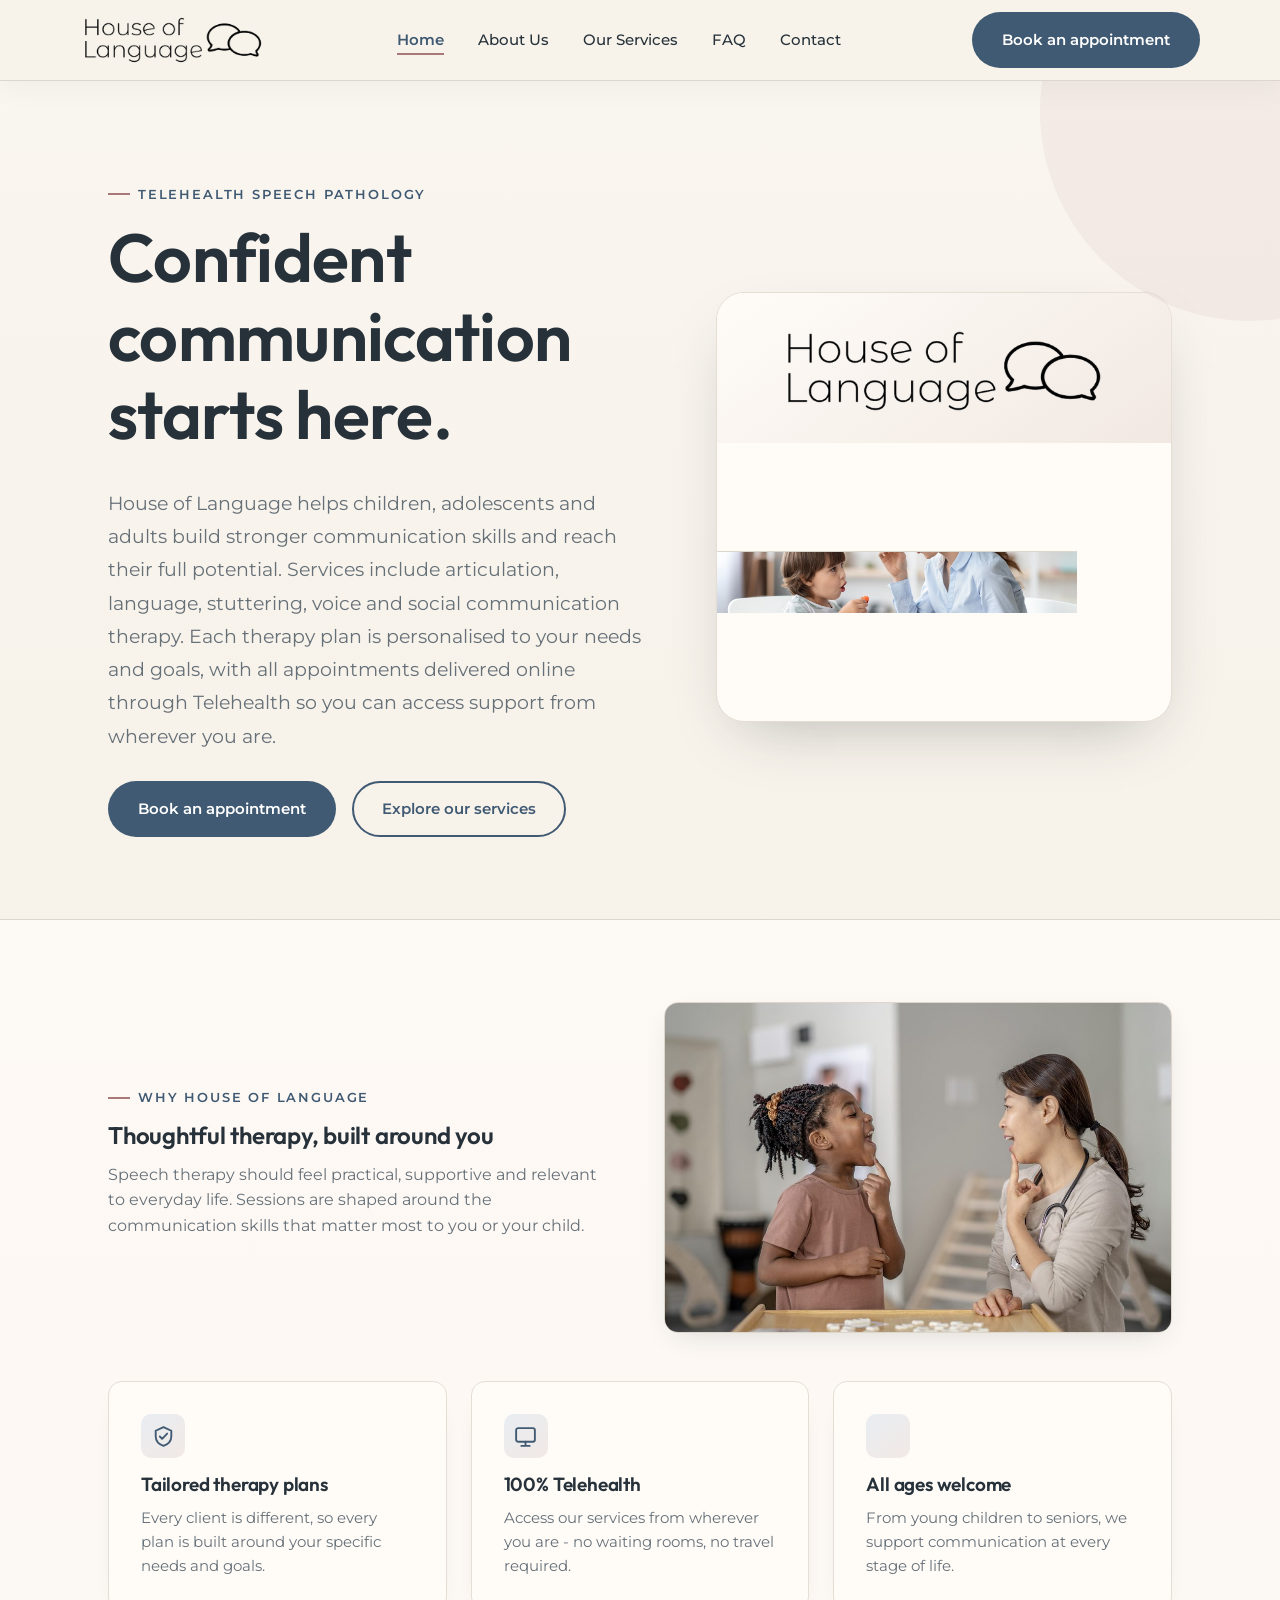
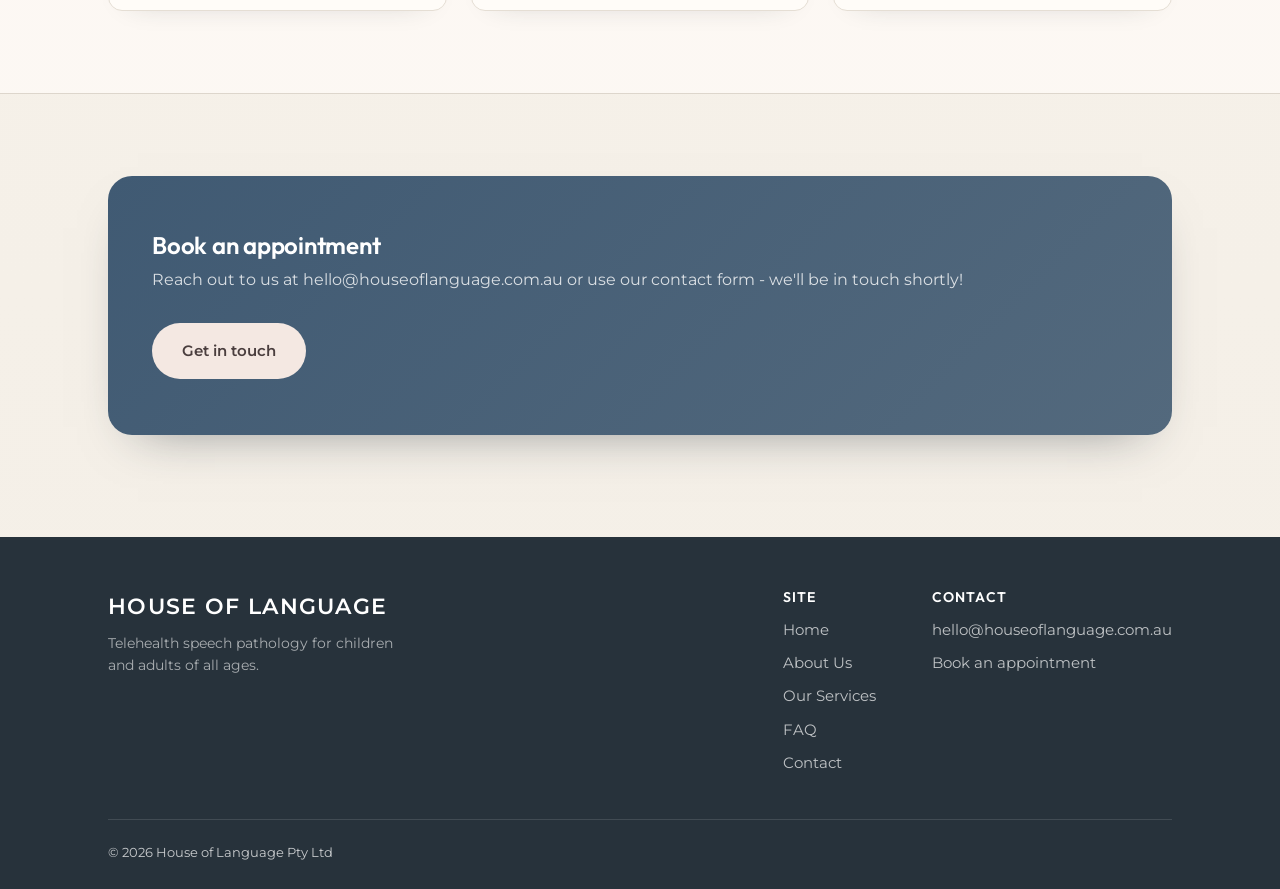
==== commit 39766b36: "Add files via upload" ====
--- a/index.html
+++ b/index.html
@@ -18,7 +18,7 @@
 <meta name="twitter:title" content="Telehealth Speech Pathologist Sydney | House of Language">
 <meta name="twitter:description" content="Online speech pathology and speech therapy for children, adolescents and adults across Sydney and Australia. Support for speech sounds, language, literacy, stuttering and voice.">
 <link rel="preconnect" href="https://fonts.googleapis.com">
-<link href="https://fonts.googleapis.com/css2?family=Fraunces:opsz,wght@9..144,500;9..144,600;9..144,700&family=Inter:wght@400;500;600;700&display=swap" rel="stylesheet">
+<link href="https://fonts.googleapis.com/css2?family=Montserrat:wght@400;500;600;700&family=Outfit:wght@500;600;700&display=swap" rel="stylesheet">
 <link rel="stylesheet" href="styles.css">
 <script type="application/ld+json">{"@context": "https://schema.org", "@type": ["MedicalBusiness", "LocalBusiness"], "name": "House of Language", "url": "https://houseoflanguage.com.au/", "logo": "https://houseoflanguage.com.au/logo-header.png", "image": "https://houseoflanguage.com.au/logo-header.png", "email": "hello@houseoflanguage.com.au", "areaServed": ["Sydney", "New South Wales", "Australia"], "medicalSpecialty": "Speech-language pathology", "description": "Telehealth speech pathology assessment and therapy for children, adolescents and adults."}</script>
 </head>
@@ -48,15 +48,17 @@
     <div>
       <div class="eyebrow">Telehealth speech pathology</div>
       <h1>Confident communication starts here.</h1>
-      <p class="lede">Personalised online speech pathology for children, adolescents and adults — practical, evidence-informed support delivered wherever you feel most comfortable.</p>
+      <p class="lede">House of Language helps children, adolescents and adults build stronger communication skills and reach their full potential. Services include articulation, language, stuttering, voice and social communication therapy. Each therapy plan is personalised to your needs and goals, with all appointments delivered online through Telehealth so you can access support from wherever you are.</p>
       <div class="hero-actions">
         <a href="contact.html" class="btn btn-primary">Book an appointment</a>
         <a href="services.html" class="btn btn-ghost">Explore our services</a>
       </div>
     </div>
-    <div class="hero-brand" aria-label="House of Language">
-      <img src="logo-header.png" alt="House of Language speech pathology">
-      <span>Speech pathology, wherever you are.</span>
+    <div class="hero-brand" aria-label="House of Language speech pathology">
+      <div class="hero-brand-logo">
+        <img src="logo-header.png" alt="House of Language speech pathology">
+      </div>
+      <img class="hero-brand-photo" src="home-therapy.jpg" alt="Speech pathologist supporting a child with speech sound practice">
     </div>
   </div>
 </section>
@@ -67,7 +69,7 @@
       <div>
         <div class="eyebrow">Why House of Language</div>
         <h2>Thoughtful therapy, built around you</h2>
-        <p>House of Language is dedicated to helping clients improve their communication skills and reach their full potential. We offer a wide range of services, including articulation, language, stuttering, voice, and social communication therapy — tailored to your unique needs, goals, and challenges.</p>
+        <p>Speech therapy should feel practical, supportive and relevant to everyday life. Sessions are shaped around the communication skills that matter most to you or your child.</p>
       </div>
       <div class="photo-frame">
         <img src="mouth-exercise.jpg" alt="Speech therapist working with a young client on articulation exercises">
@@ -75,17 +77,17 @@
     </div>
     <div class="grid grid-3">
       <div class="card">
-        <div class="icon" aria-hidden="true">01</div>
+        <div class="icon" aria-hidden="true"><svg viewBox="0 0 24 24"><path d="M12 3 4.5 6.5v5.2c0 4.7 3.1 7.7 7.5 9.3 4.4-1.6 7.5-4.6 7.5-9.3V6.5L12 3Z"/><path d="m8.5 12 2.2 2.2 4.8-5"/></svg></div>
         <h3>Tailored therapy plans</h3>
         <p>Every client is different, so every plan is built around your specific needs and goals.</p>
       </div>
       <div class="card">
-        <div class="icon" aria-hidden="true">02</div>
+        <div class="icon" aria-hidden="true"><svg viewBox="0 0 24 24"><rect x="3" y="4" width="18" height="13" rx="2"/><path d="M8 21h8M12 17v4"/></svg></div>
         <h3>100% Telehealth</h3>
-        <p>Access our services from wherever you are — no waiting rooms, no travel required.</p>
+        <p>Access our services from wherever you are - no waiting rooms, no travel required.</p>
       </div>
       <div class="card">
-        <div class="icon" aria-hidden="true">03</div>
+        <div class="icon" aria-hidden="true"><circle cx="9" cy="8" r="3"/><circle cx="17" cy="10" r="2.5"/><path d="M3.5 20c.5-4 2.4-6 5.5-6s5 2 5.5 6M14 20c.3-2.8 1.6-4.3 3.8-4.3 1.6 0 2.8.8 3.7 2.3"/></svg></div>
         <h3>All ages welcome</h3>
         <p>From young children to seniors, we support communication at every stage of life.</p>
       </div>
@@ -98,7 +100,7 @@
     <div class="cta-band">
       <div>
         <h2>Book an appointment</h2>
-        <p>Reach out to us at hello@houseoflanguage.com.au or use our contact form — we'll be in touch shortly!</p>
+        <p>Reach out to us at hello@houseoflanguage.com.au or use our contact form - we'll be in touch shortly!</p>
       </div>
       <a href="contact.html" class="btn btn-primary">Get in touch</a>
     </div>
@@ -109,7 +111,7 @@
   <div class="wrap">
     <div class="footer-top">
       <div>
-        <img src="logo-footer.png" alt="House of Language" style="height:30px;width:auto;margin-bottom:6px;">
+        <div class="footer-wordmark" aria-label="House of Language">HOUSE OF LANGUAGE</div>
         <p style="max-width:32ch;color:rgba(255,255,255,.6);font-size:14px;">Telehealth speech pathology for children and adults of all ages.</p>
       </div>
       <div class="footer-cols">
--- a/styles.css
+++ b/styles.css
@@ -1,5 +1,5 @@
 /* ============================================================
-   House of Language — design tokens
+   House of Language - design tokens
    ============================================================ */
 :root{
   --ink:        #26313A;
@@ -14,8 +14,8 @@
   --sage:       #B8C2B4;
   --line:       #DDD6CC;
 
-  --font-display: "Fraunces", Georgia, serif;
-  --font-body: "Inter", -apple-system, BlinkMacSystemFont, "Segoe UI", sans-serif;
+  --font-display: "Outfit", -apple-system, BlinkMacSystemFont, "Segoe UI", sans-serif;
+  --font-body: "Montserrat", -apple-system, BlinkMacSystemFont, "Segoe UI", sans-serif;
 
   --radius: 14px;
   --shadow: 0 10px 30px -12px rgba(28,43,48,0.18);
@@ -300,3 +300,81 @@
   section{ padding:62px 0; }
   .header-logo{ height:46px; }
 }
+
+
+/* ---------- July content and layout refresh ---------- */
+.hero-brand{
+  padding:0;
+  overflow:hidden;
+  display:grid;
+  grid-template-rows:auto 1fr;
+  min-height:430px;
+  background:var(--card);
+}
+.hero-brand-logo{
+  min-height:150px;
+  padding:30px 38px 24px;
+  display:flex;
+  align-items:center;
+  justify-content:center;
+  background:linear-gradient(145deg,#FFFCF8 0%,#F1E8E2 100%);
+}
+.hero-brand-logo img{ width:min(100%,330px); height:auto; }
+.hero-brand-photo{
+  width:100%;
+  height:280px;
+  object-fit:cover;
+  object-position:center;
+  border-top:1px solid var(--line);
+}
+.card .icon svg{
+  width:25px;
+  height:25px;
+  fill:none;
+  stroke:currentColor;
+  stroke-width:1.8;
+  stroke-linecap:round;
+  stroke-linejoin:round;
+}
+.about-story{
+  max-width:820px;
+  margin:0 auto;
+  padding:44px;
+  background:var(--card);
+  border:1px solid var(--line);
+  border-radius:24px;
+  box-shadow:0 18px 48px -32px rgba(38,49,58,.35);
+}
+.about-story h2{ color:var(--teal-deep); font-size:clamp(28px,3.5vw,40px); }
+.about-story > p{ max-width:70ch; font-size:16.5px; }
+.about-highlights{
+  display:grid;
+  grid-template-columns:repeat(3,1fr);
+  gap:14px;
+  margin-top:30px;
+}
+.about-highlights div{
+  padding:20px;
+  border-radius:16px;
+  background:var(--bg);
+  border:1px solid var(--line);
+}
+.about-highlights strong{ display:block; color:var(--teal-deep); margin-bottom:5px; }
+.about-highlights span{ display:block; color:var(--ink-soft); font-size:13.5px; line-height:1.45; }
+.footer-wordmark{
+  display:inline-block;
+  white-space:nowrap;
+  font-family:var(--font-body);
+  font-size:22px;
+  font-weight:600;
+  letter-spacing:.06em;
+  color:#fff;
+  margin-bottom:8px;
+}
+@media (max-width:860px){
+  .hero-brand{ min-height:350px; }
+  .hero-brand-logo{ min-height:125px; padding:24px; }
+  .hero-brand-photo{ height:225px; }
+  .about-story{ padding:30px 24px; }
+  .about-highlights{ grid-template-columns:1fr; }
+}
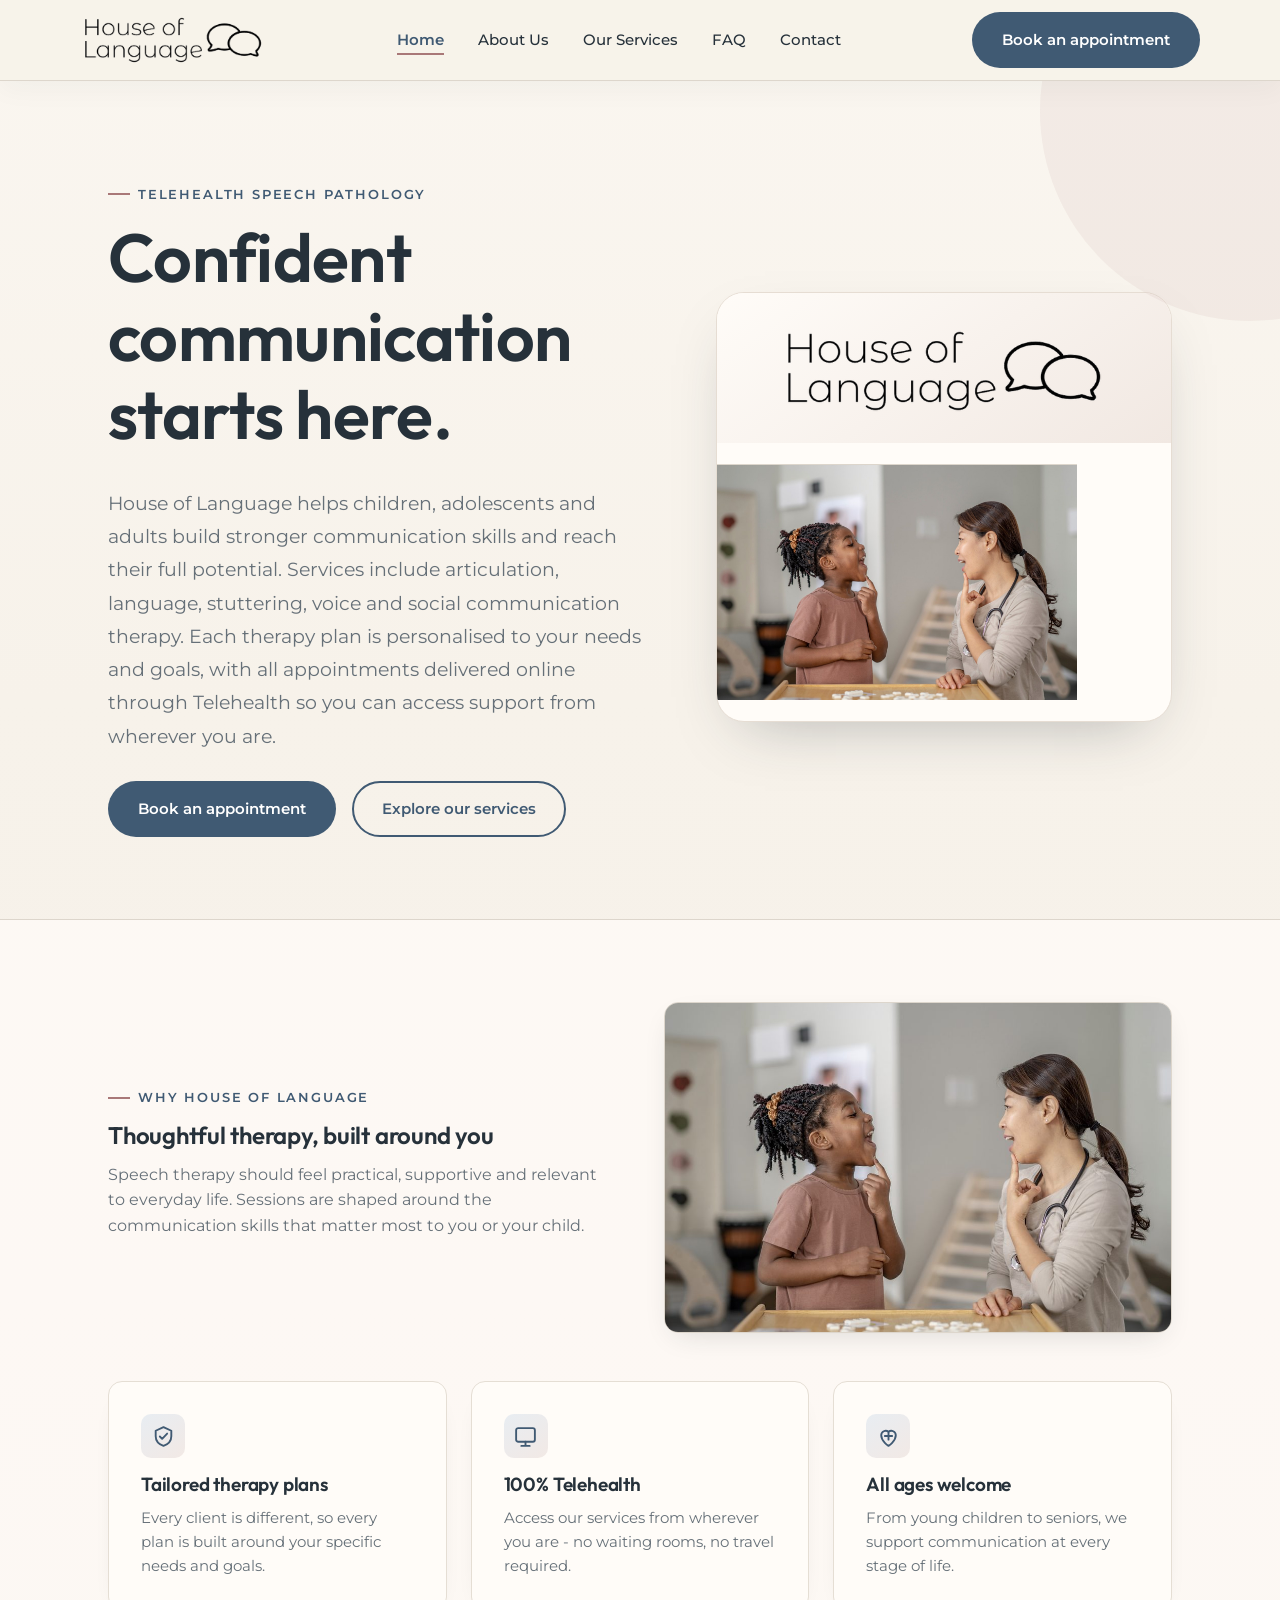
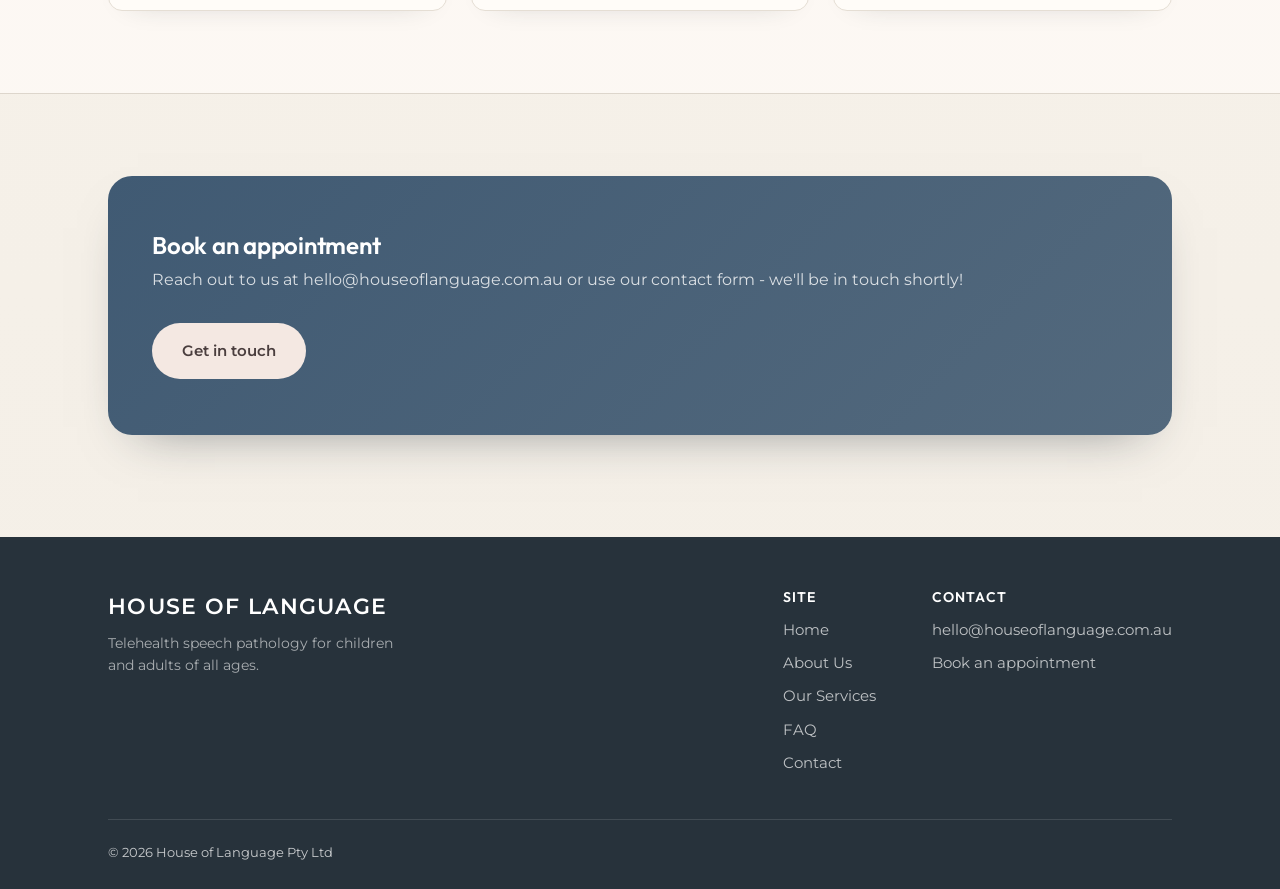
==== commit 32b1659e: "Add files via upload" ====
--- a/index.html
+++ b/index.html
@@ -58,7 +58,7 @@
       <div class="hero-brand-logo">
         <img src="logo-header.png" alt="House of Language speech pathology">
       </div>
-      <img class="hero-brand-photo" src="home-therapy.jpg" alt="Speech pathologist supporting a child with speech sound practice">
+      <img class="hero-brand-photo" src="home-therapy-new.jpg" alt="Speech pathologist supporting a child during speech sound practice">
     </div>
   </div>
 </section>
@@ -87,7 +87,7 @@
         <p>Access our services from wherever you are - no waiting rooms, no travel required.</p>
       </div>
       <div class="card">
-        <div class="icon" aria-hidden="true"><circle cx="9" cy="8" r="3"/><circle cx="17" cy="10" r="2.5"/><path d="M3.5 20c.5-4 2.4-6 5.5-6s5 2 5.5 6M14 20c.3-2.8 1.6-4.3 3.8-4.3 1.6 0 2.8.8 3.7 2.3"/></svg></div>
+        <div class="icon" aria-hidden="true"><svg viewBox="0 0 24 24"><path d="M12 21s-7-4.4-7-10.2A4.3 4.3 0 0 1 12 7.5a4.3 4.3 0 0 1 7 3.3C19 16.6 12 21 12 21Z"/><path d="M8.5 11.5h7M12 8v7"/></svg></div>
         <h3>All ages welcome</h3>
         <p>From young children to seniors, we support communication at every stage of life.</p>
       </div>
--- a/styles.css
+++ b/styles.css
@@ -378,3 +378,23 @@
   .about-story{ padding:30px 24px; }
   .about-highlights{ grid-template-columns:1fr; }
 }
+
+
+/* ---------- Contact page spacing refinements ---------- */
+.contact-page .page-hero{
+  padding-bottom:12px;
+}
+.contact-page .page-hero + section{
+  padding-top:28px;
+}
+.contact-info-card h3{
+  margin-bottom:24px;
+}
+.contact-info-card .contact-info-row:first-of-type{
+  margin-top:4px;
+}
+
+/* Keep the replacement homepage image framed cleanly */
+.hero-brand-photo{
+  object-position:center 42%;
+}
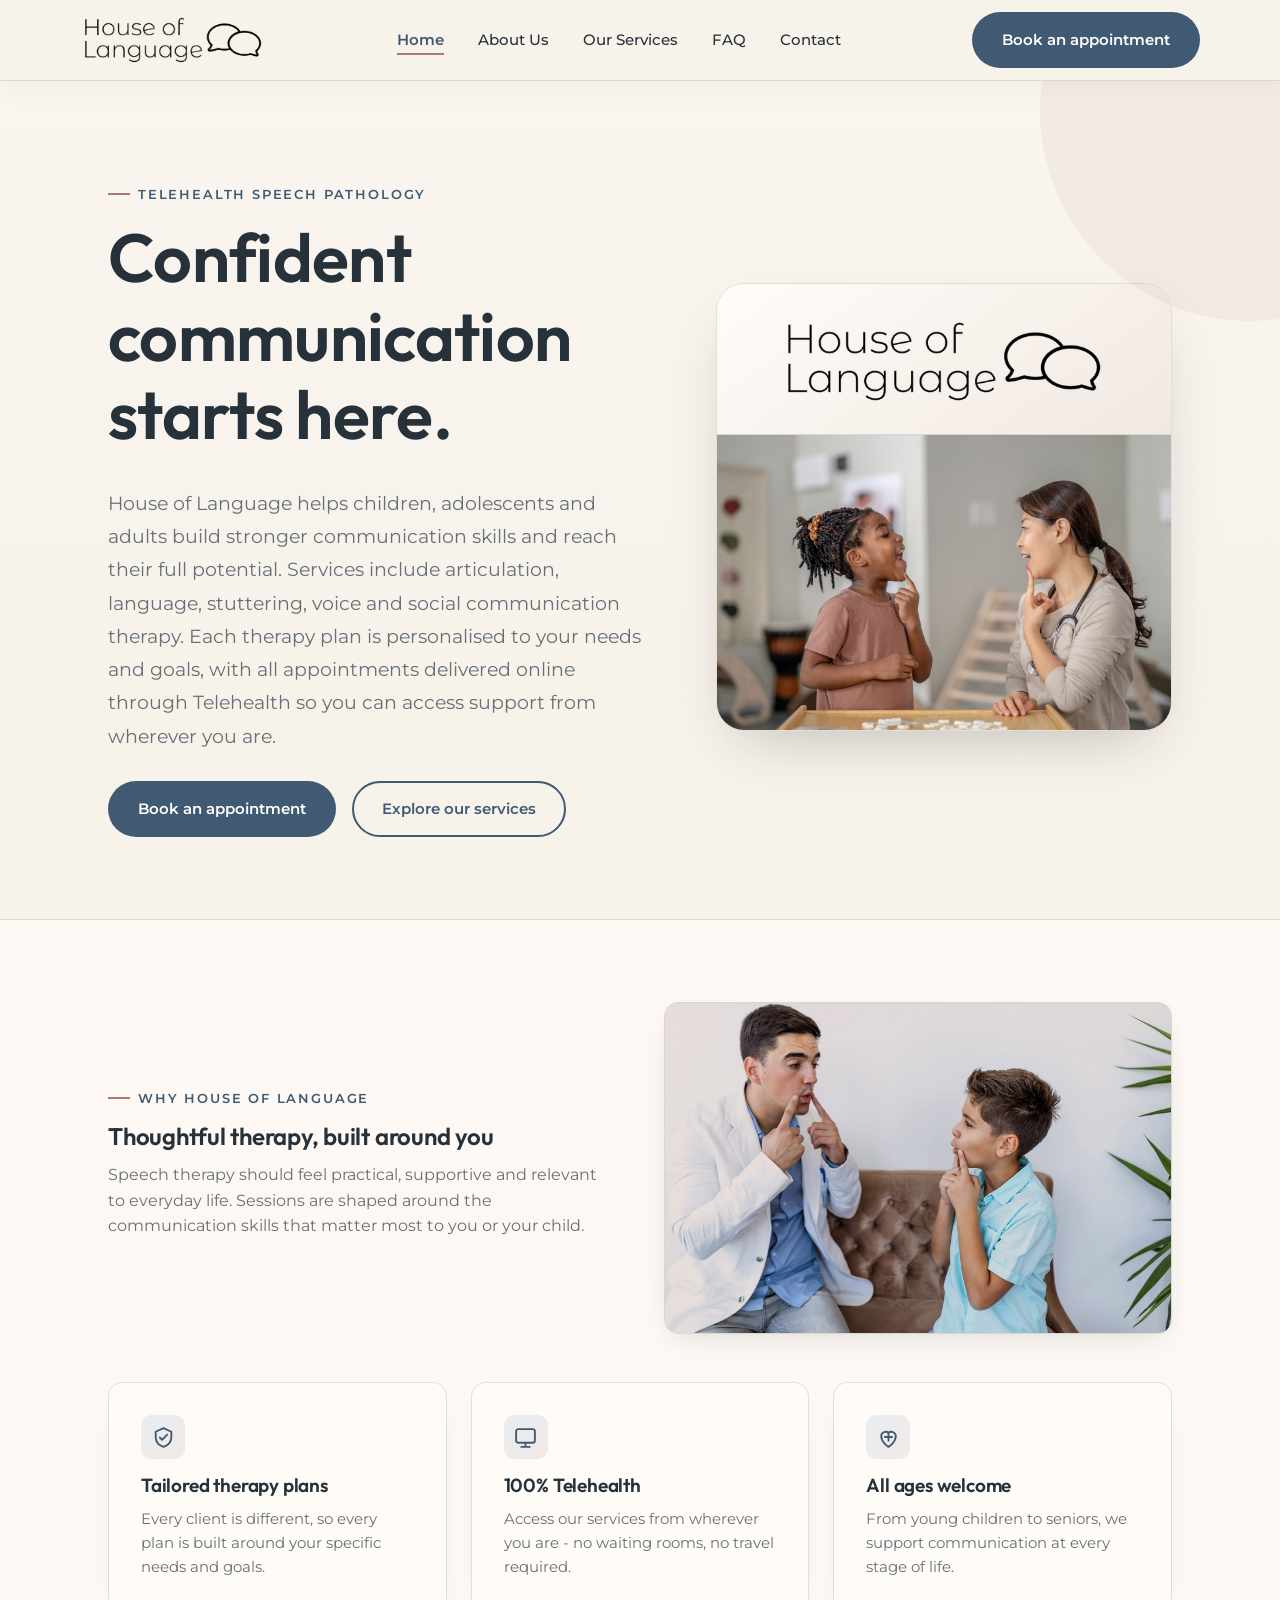
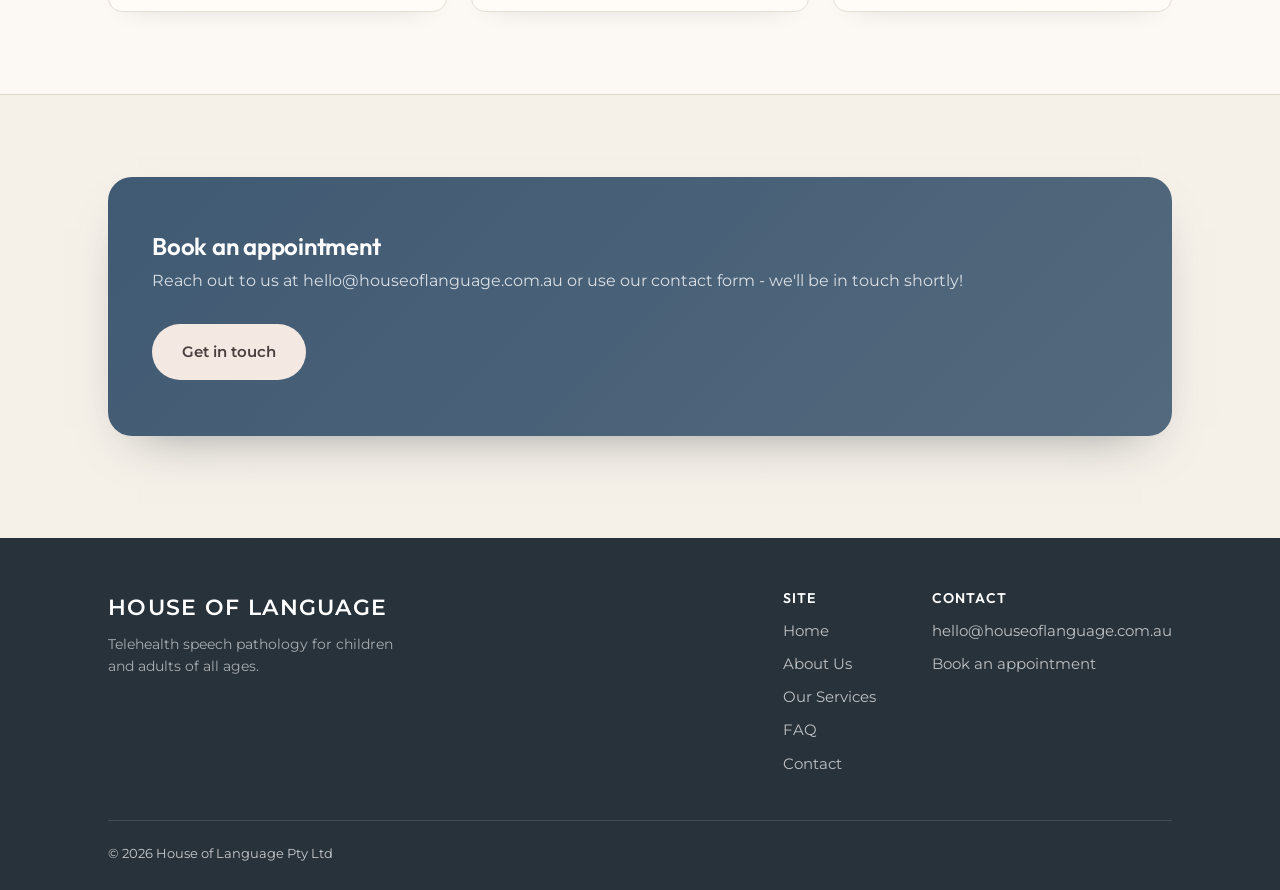
==== commit 66f1f69f: "Add files via upload" ====
--- a/index.html
+++ b/index.html
@@ -72,7 +72,7 @@
         <p>Speech therapy should feel practical, supportive and relevant to everyday life. Sessions are shaped around the communication skills that matter most to you or your child.</p>
       </div>
       <div class="photo-frame">
-        <img src="mouth-exercise.jpg" alt="Speech therapist working with a young client on articulation exercises">
+        <img src="homepage-secondary.jpg" alt="Speech pathologist helping a child practise speech sounds">
       </div>
     </div>
     <div class="grid grid-3">
--- a/styles.css
+++ b/styles.css
@@ -398,3 +398,47 @@
 .hero-brand-photo{
   object-position:center 42%;
 }
+
+
+/* ---------- Final image and spacing fixes ---------- */
+.hero-brand{
+  grid-template-rows:auto minmax(0,1fr);
+}
+.hero-brand .hero-brand-photo{
+  width:100%;
+  max-width:none;
+  height:100%;
+  min-height:280px;
+  display:block;
+  object-fit:cover;
+  object-position:center 42%;
+  align-self:stretch;
+}
+.about-image-section{
+  padding:18px 0 10px;
+}
+.about-story-section{
+  padding-top:28px;
+}
+.about-banner{
+  margin:0;
+  height:330px;
+}
+.about-banner img{
+  width:100%;
+  height:100%;
+  object-fit:cover;
+  object-position:center 48%;
+}
+.faq-page .page-hero{
+  padding-bottom:10px;
+}
+.faq-page .page-hero + section{
+  padding-top:22px;
+}
+@media (max-width:860px){
+  .hero-brand .hero-brand-photo{ min-height:225px; }
+  .about-banner{ height:230px; }
+  .about-image-section{ padding-top:8px; }
+  .about-story-section{ padding-top:20px; }
+}
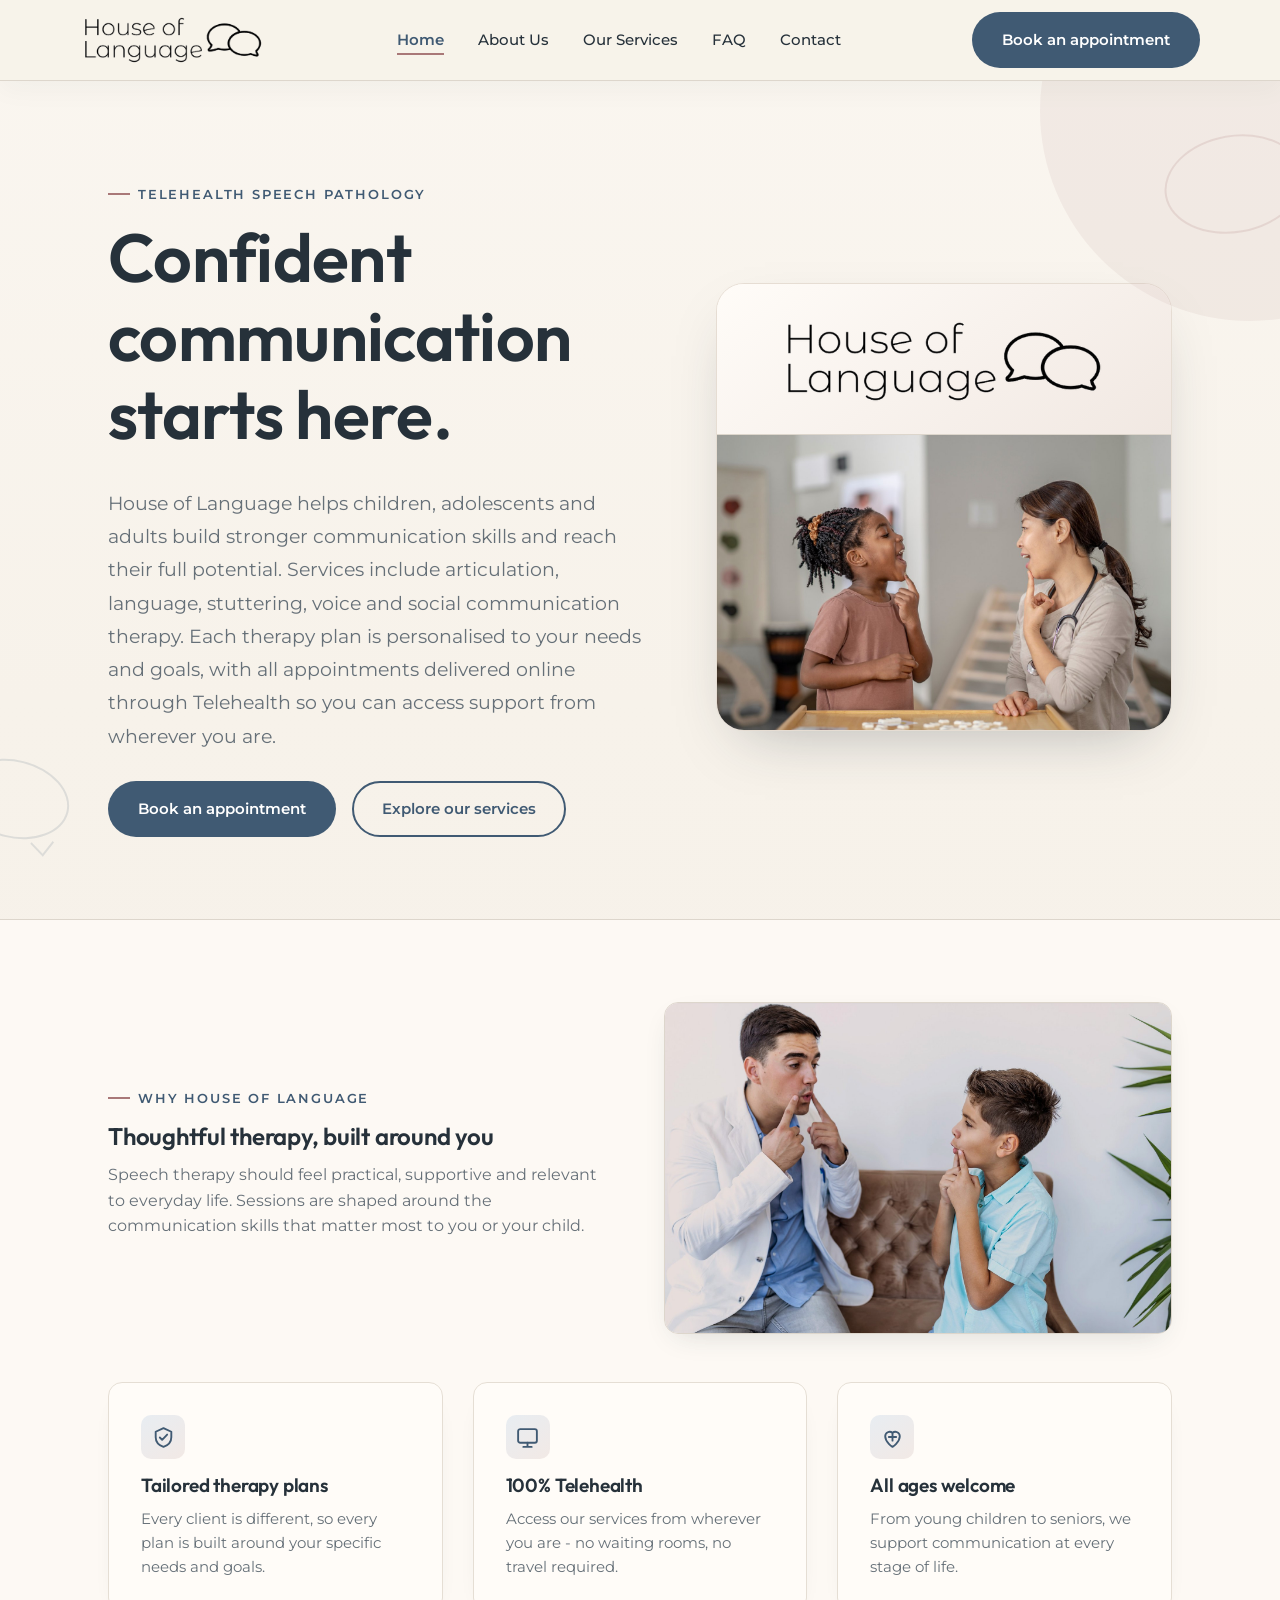
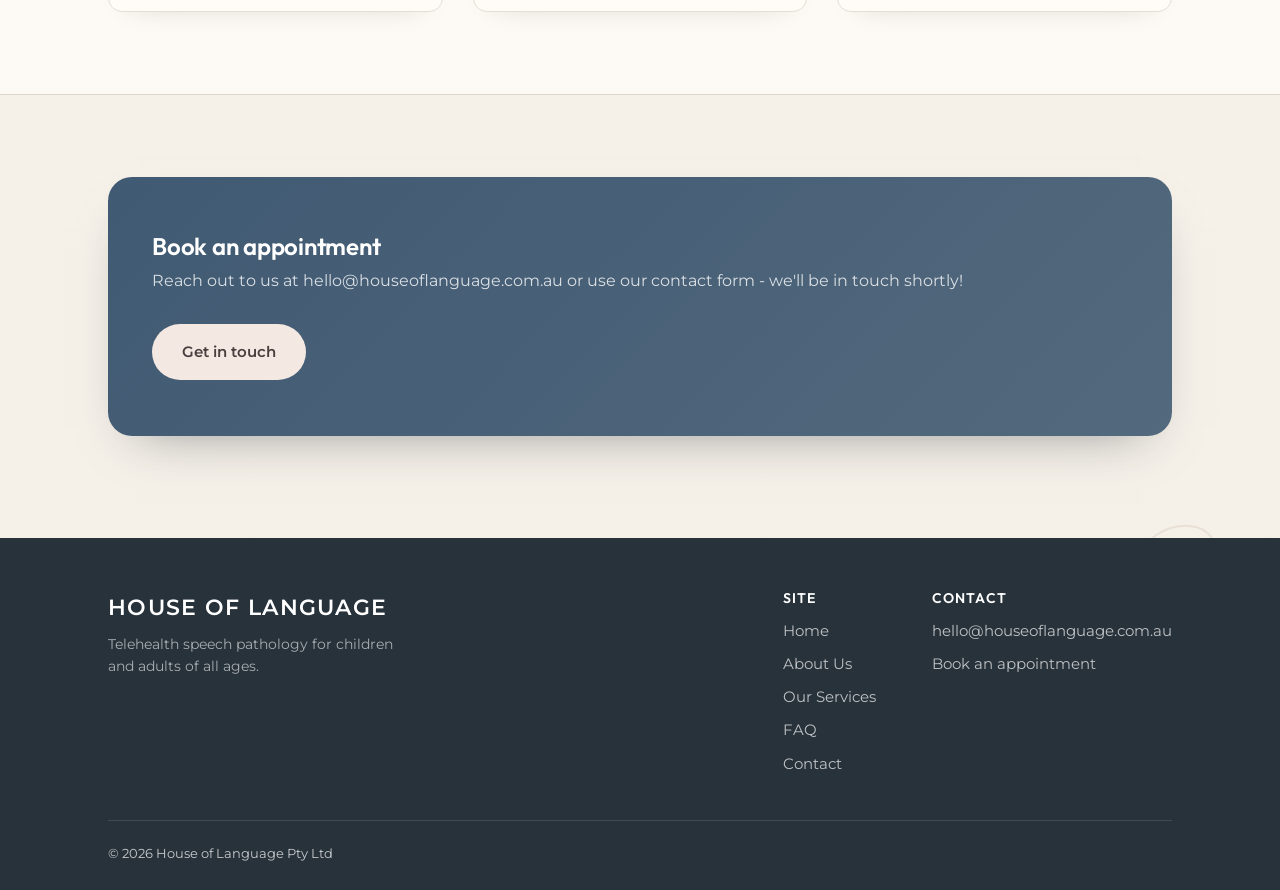
==== commit 155a0a31: "Add files via upload" ====
--- a/index.html
+++ b/index.html
@@ -19,10 +19,11 @@
 <meta name="twitter:description" content="Online speech pathology and speech therapy for children, adolescents and adults across Sydney and Australia. Support for speech sounds, language, literacy, stuttering and voice.">
 <link rel="preconnect" href="https://fonts.googleapis.com">
 <link href="https://fonts.googleapis.com/css2?family=Montserrat:wght@400;500;600;700&family=Outfit:wght@500;600;700&display=swap" rel="stylesheet">
+<script>document.documentElement.classList.add("js");</script>
 <link rel="stylesheet" href="styles.css">
 <script type="application/ld+json">{"@context": "https://schema.org", "@type": ["MedicalBusiness", "LocalBusiness"], "name": "House of Language", "url": "https://houseoflanguage.com.au/", "logo": "https://houseoflanguage.com.au/logo-header.png", "image": "https://houseoflanguage.com.au/logo-header.png", "email": "hello@houseoflanguage.com.au", "areaServed": ["Sydney", "New South Wales", "Australia"], "medicalSpecialty": "Speech-language pathology", "description": "Telehealth speech pathology assessment and therapy for children, adolescents and adults."}</script>
 </head>
-<body>
+<body class="home-page">
 
 <header class="site-header">
   <div class="wrap nav">
@@ -42,6 +43,12 @@
     </div>
   </div>
 </header>
+
+<div class="page-bubbles" aria-hidden="true">
+  <span class="speech-bubble bubble-one"></span>
+  <span class="speech-bubble bubble-two"></span>
+  <span class="speech-bubble bubble-three"></span>
+</div>
 
 <section class="hero">
   <div class="wrap">
--- a/styles.css
+++ b/styles.css
@@ -442,3 +442,176 @@
   .about-image-section{ padding-top:8px; }
   .about-story-section{ padding-top:20px; }
 }
+
+/* ---------- Final polish: services spacing, bubbles and reveal motion ---------- */
+body{
+  position:relative;
+  overflow-x:hidden;
+}
+
+.page-hero h1{
+  font-size:clamp(34px,4.6vw,50px);
+}
+.page-hero p{
+  max-width:54ch;
+}
+
+.photo-banner,
+.about-banner,
+.services-banner{
+  border-radius:24px;
+}
+
+.grid{
+  gap:30px;
+}
+.card{
+  transition:transform .24s ease, box-shadow .24s ease, border-color .24s ease;
+}
+.card:hover{
+  transform:translateY(-7px);
+  border-color:rgba(64,90,115,.25);
+  box-shadow:0 24px 48px -28px rgba(38,49,58,.42);
+}
+
+.services-page .page-hero{
+  padding-bottom:8px;
+}
+.services-content{
+  padding-top:22px;
+}
+.services-banner{
+  margin:0 0 44px;
+  height:300px;
+  overflow:hidden;
+}
+.services-banner img{
+  width:100%;
+  height:100%;
+  max-height:none;
+  object-fit:cover;
+  object-position:center 46%;
+}
+
+.page-bubbles{
+  position:absolute;
+  inset:0;
+  z-index:0;
+  pointer-events:none;
+  overflow:hidden;
+}
+.site-header,
+main,
+section,
+footer{
+  position:relative;
+  z-index:1;
+}
+.speech-bubble{
+  position:absolute;
+  display:block;
+  width:94px;
+  height:66px;
+  border:2px solid rgba(169,120,120,.18);
+  border-radius:50%;
+  transform:rotate(-10deg);
+}
+.speech-bubble::after{
+  content:"";
+  position:absolute;
+  width:18px;
+  height:18px;
+  right:7px;
+  bottom:-8px;
+  border-right:2px solid rgba(169,120,120,.18);
+  border-bottom:2px solid rgba(169,120,120,.18);
+  background:transparent;
+  transform:rotate(32deg) skew(8deg);
+}
+.speech-bubble:nth-child(2){
+  border-color:rgba(64,90,115,.14);
+}
+.speech-bubble:nth-child(2)::after{
+  border-color:rgba(64,90,115,.14);
+}
+.speech-bubble:nth-child(3){
+  border-color:rgba(177,155,132,.18);
+}
+.speech-bubble:nth-child(3)::after{
+  border-color:rgba(177,155,132,.18);
+}
+
+.home-page .bubble-one{ top:135px; right:-24px; width:140px; height:98px; }
+.home-page .bubble-two{ top:760px; left:-42px; width:112px; height:78px; transform:rotate(14deg); }
+.home-page .bubble-three{ bottom:310px; right:5%; width:76px; height:54px; transform:rotate(-18deg); }
+
+.about-page .bubble-one{ top:185px; left:-34px; width:118px; height:82px; transform:rotate(12deg); }
+.about-page .bubble-two{ top:820px; right:-30px; width:142px; height:100px; }
+.about-page .bubble-three{ bottom:250px; left:7%; width:72px; height:50px; transform:rotate(-20deg); }
+
+.services-page .bubble-one{ top:155px; right:-30px; width:126px; height:88px; }
+.services-page .bubble-two{ top:920px; left:-38px; width:108px; height:76px; transform:rotate(18deg); }
+.services-page .bubble-three{ bottom:280px; right:8%; width:78px; height:55px; transform:rotate(-16deg); }
+
+.faq-page .bubble-one{ top:170px; left:-30px; width:112px; height:78px; transform:rotate(14deg); }
+.faq-page .bubble-two{ top:670px; right:-28px; width:132px; height:92px; }
+.faq-page .bubble-three{ bottom:230px; left:10%; width:70px; height:50px; transform:rotate(-14deg); }
+
+.contact-page .bubble-one{ top:150px; right:-32px; width:124px; height:86px; }
+.contact-page .bubble-two{ top:690px; left:-38px; width:110px; height:76px; transform:rotate(16deg); }
+.contact-page .bubble-three{ bottom:240px; right:9%; width:74px; height:52px; transform:rotate(-18deg); }
+
+.reveal{
+  opacity:0;
+  transform:translateY(18px);
+  transition:opacity .55s ease, transform .55s ease;
+}
+.reveal.is-visible{
+  opacity:1;
+  transform:none;
+}
+
+@media (prefers-reduced-motion:reduce){
+  .reveal,
+  .reveal.is-visible{
+    opacity:1;
+    transform:none;
+    transition:none;
+  }
+}
+
+@media (max-width:860px){
+  .page-hero h1{ font-size:clamp(32px,10vw,42px); }
+  .services-content{ padding-top:14px; }
+  .services-banner{ height:220px; margin-bottom:32px; }
+  .grid{ gap:22px; }
+  .speech-bubble{ opacity:.7; transform:scale(.78); }
+}
+
+
+/* ---------- Apple-inspired page transitions ---------- */
+html.js body{
+  opacity:0;
+  transform:translateY(5px);
+}
+html.js body.page-loaded{
+  opacity:1;
+  transform:none;
+  transition:opacity .42s cubic-bezier(.25,.1,.25,1), transform .42s cubic-bezier(.25,.1,.25,1);
+}
+html.js body.page-leaving{
+  opacity:0;
+  transform:translateY(-3px);
+  transition:opacity .22s cubic-bezier(.4,0,1,1), transform .22s cubic-bezier(.4,0,1,1);
+  pointer-events:none;
+}
+
+@media (prefers-reduced-motion:reduce){
+  html.js body,
+  html.js body.page-loaded,
+  html.js body.page-leaving{
+    opacity:1;
+    transform:none;
+    transition:none;
+  }
+}
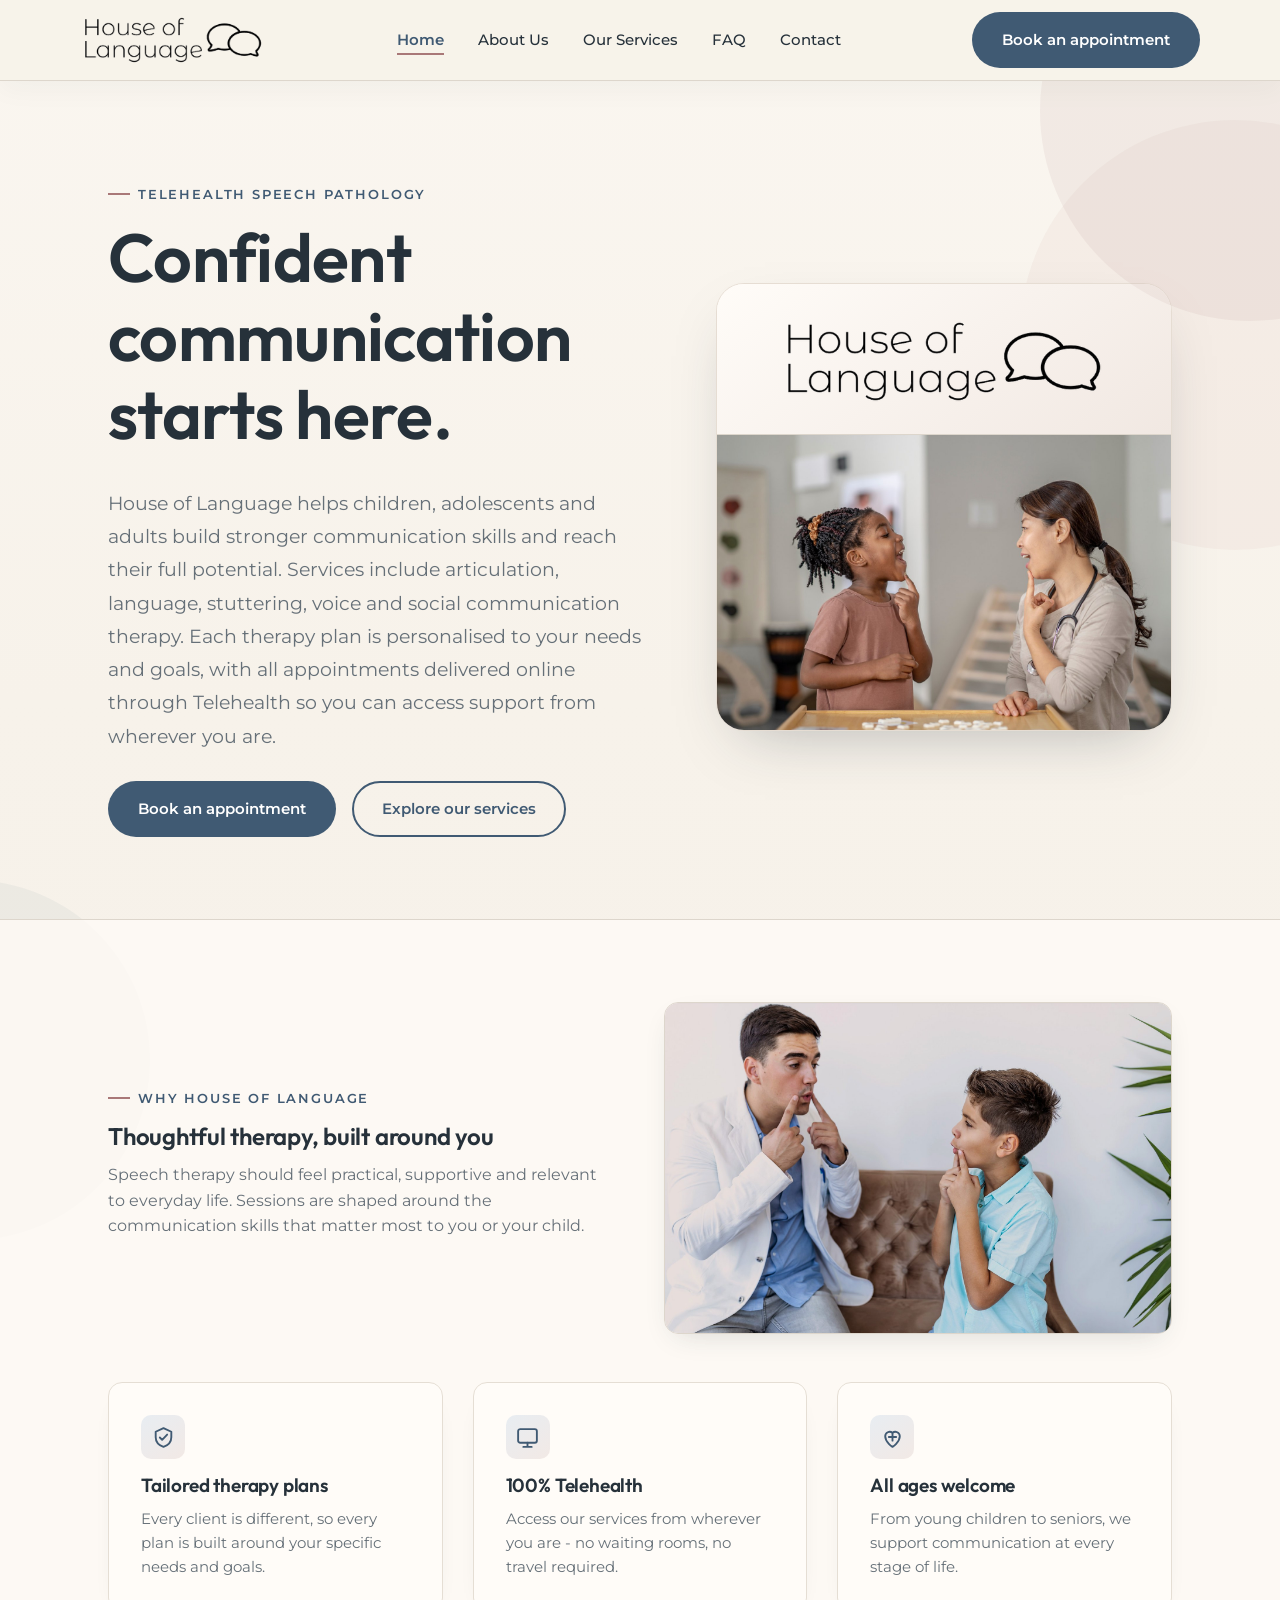
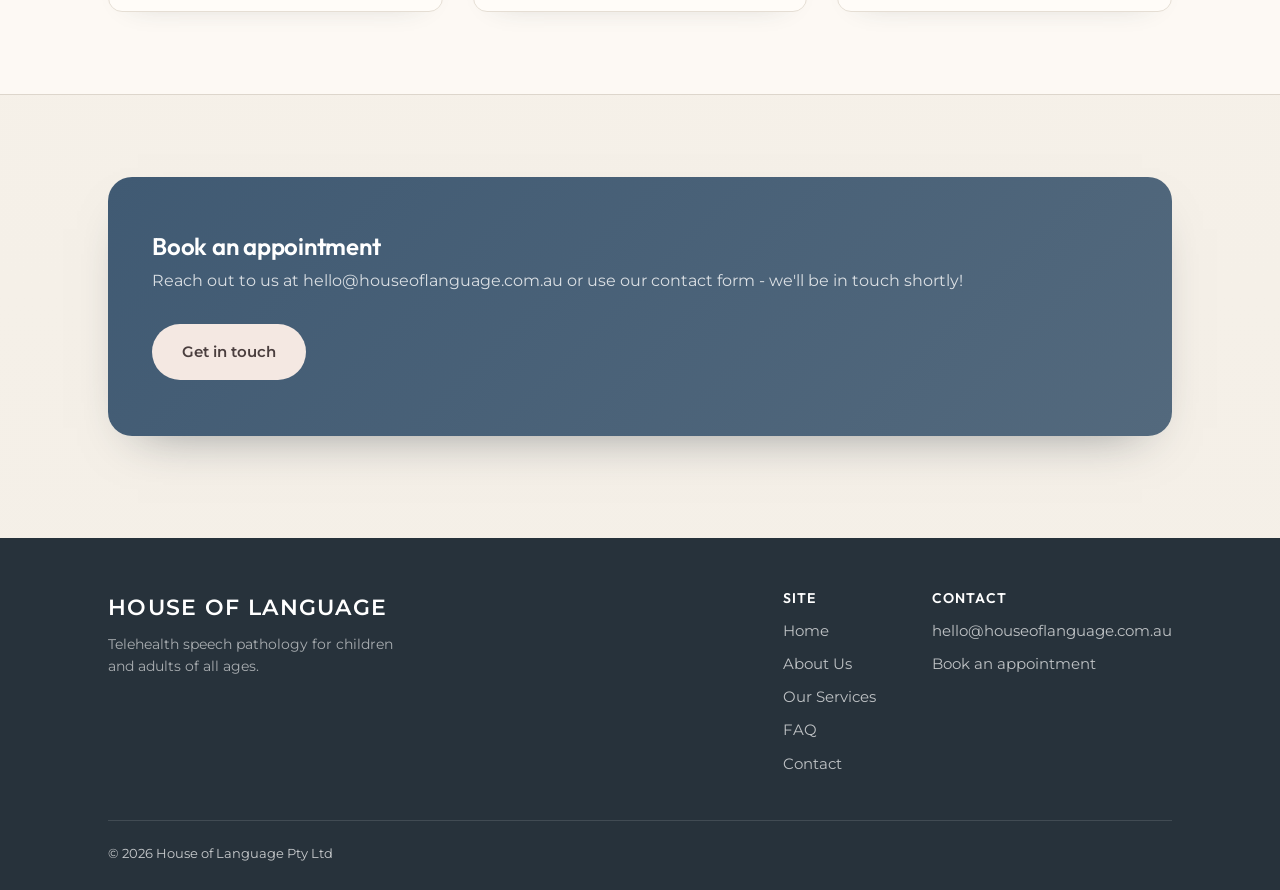
==== commit 174f4605: "Add files via upload" ====
--- a/index.html
+++ b/index.html
@@ -44,10 +44,10 @@
   </div>
 </header>
 
-<div class="page-bubbles" aria-hidden="true">
-  <span class="speech-bubble bubble-one"></span>
-  <span class="speech-bubble bubble-two"></span>
-  <span class="speech-bubble bubble-three"></span>
+<div class="page-circles" aria-hidden="true">
+  <span class="decor-circle circle-one"></span>
+  <span class="decor-circle circle-two"></span>
+  <span class="decor-circle circle-three"></span>
 </div>
 
 <section class="hero">
--- a/styles.css
+++ b/styles.css
@@ -176,7 +176,7 @@
 .team-role{ color:var(--gold); font-weight:600; font-size:14px; margin-bottom:10px; display:block; }
 
 /* ---------- FAQ accordion ---------- */
-.faq-list{ max-width:820px; }
+.faq-list{ width:100%; max-width:none; }
 .faq-item{ border-bottom:1px solid var(--line); }
 .faq-q{
   width:100%; text-align:left; background:none; border:none; cursor:pointer;
@@ -493,7 +493,8 @@
   object-position:center 46%;
 }
 
-.page-bubbles{
+/* ---------- Decorative circles ---------- */
+.page-circles{
   position:absolute;
   inset:0;
   z-index:0;
@@ -507,59 +508,34 @@
   position:relative;
   z-index:1;
 }
-.speech-bubble{
+.decor-circle{
   position:absolute;
   display:block;
-  width:94px;
-  height:66px;
-  border:2px solid rgba(169,120,120,.18);
   border-radius:50%;
-  transform:rotate(-10deg);
-}
-.speech-bubble::after{
-  content:"";
-  position:absolute;
-  width:18px;
-  height:18px;
-  right:7px;
-  bottom:-8px;
-  border-right:2px solid rgba(169,120,120,.18);
-  border-bottom:2px solid rgba(169,120,120,.18);
-  background:transparent;
-  transform:rotate(32deg) skew(8deg);
-}
-.speech-bubble:nth-child(2){
-  border-color:rgba(64,90,115,.14);
-}
-.speech-bubble:nth-child(2)::after{
-  border-color:rgba(64,90,115,.14);
-}
-.speech-bubble:nth-child(3){
-  border-color:rgba(177,155,132,.18);
-}
-.speech-bubble:nth-child(3)::after{
-  border-color:rgba(177,155,132,.18);
-}
-
-.home-page .bubble-one{ top:135px; right:-24px; width:140px; height:98px; }
-.home-page .bubble-two{ top:760px; left:-42px; width:112px; height:78px; transform:rotate(14deg); }
-.home-page .bubble-three{ bottom:310px; right:5%; width:76px; height:54px; transform:rotate(-18deg); }
-
-.about-page .bubble-one{ top:185px; left:-34px; width:118px; height:82px; transform:rotate(12deg); }
-.about-page .bubble-two{ top:820px; right:-30px; width:142px; height:100px; }
-.about-page .bubble-three{ bottom:250px; left:7%; width:72px; height:50px; transform:rotate(-20deg); }
-
-.services-page .bubble-one{ top:155px; right:-30px; width:126px; height:88px; }
-.services-page .bubble-two{ top:920px; left:-38px; width:108px; height:76px; transform:rotate(18deg); }
-.services-page .bubble-three{ bottom:280px; right:8%; width:78px; height:55px; transform:rotate(-16deg); }
-
-.faq-page .bubble-one{ top:170px; left:-30px; width:112px; height:78px; transform:rotate(14deg); }
-.faq-page .bubble-two{ top:670px; right:-28px; width:132px; height:92px; }
-.faq-page .bubble-three{ bottom:230px; left:10%; width:70px; height:50px; transform:rotate(-14deg); }
-
-.contact-page .bubble-one{ top:150px; right:-32px; width:124px; height:86px; }
-.contact-page .bubble-two{ top:690px; left:-38px; width:110px; height:76px; transform:rotate(16deg); }
-.contact-page .bubble-three{ bottom:240px; right:9%; width:74px; height:52px; transform:rotate(-18deg); }
+  background:rgba(184,132,128,.075);
+}
+.decor-circle:nth-child(2){ background:rgba(64,90,115,.055); }
+.decor-circle:nth-child(3){ background:rgba(190,169,145,.075); }
+
+.home-page .circle-one{ top:120px; right:-170px; width:430px; height:430px; }
+.home-page .circle-two{ top:880px; left:-210px; width:360px; height:360px; }
+.home-page .circle-three{ bottom:180px; right:7%; width:150px; height:150px; }
+
+.about-page .circle-one{ top:155px; left:-220px; width:420px; height:420px; }
+.about-page .circle-two{ top:900px; right:-190px; width:390px; height:390px; }
+.about-page .circle-three{ bottom:190px; left:8%; width:145px; height:145px; }
+
+.services-page .circle-one{ top:145px; right:-205px; width:410px; height:410px; }
+.services-page .circle-two{ top:1020px; left:-220px; width:380px; height:380px; }
+.services-page .circle-three{ bottom:220px; right:9%; width:155px; height:155px; }
+
+.faq-page .circle-one{ top:165px; left:-230px; width:430px; height:430px; }
+.faq-page .circle-two{ top:760px; right:-210px; width:400px; height:400px; }
+.faq-page .circle-three{ bottom:170px; left:10%; width:150px; height:150px; }
+
+.contact-page .circle-one{ top:135px; right:-215px; width:420px; height:420px; }
+.contact-page .circle-two{ top:760px; left:-225px; width:390px; height:390px; }
+.contact-page .circle-three{ bottom:190px; right:8%; width:145px; height:145px; }
 
 .reveal{
   opacity:0;
@@ -585,7 +561,7 @@
   .services-content{ padding-top:14px; }
   .services-banner{ height:220px; margin-bottom:32px; }
   .grid{ gap:22px; }
-  .speech-bubble{ opacity:.7; transform:scale(.78); }
+  .decor-circle{ opacity:.75; }
 }
 
 
